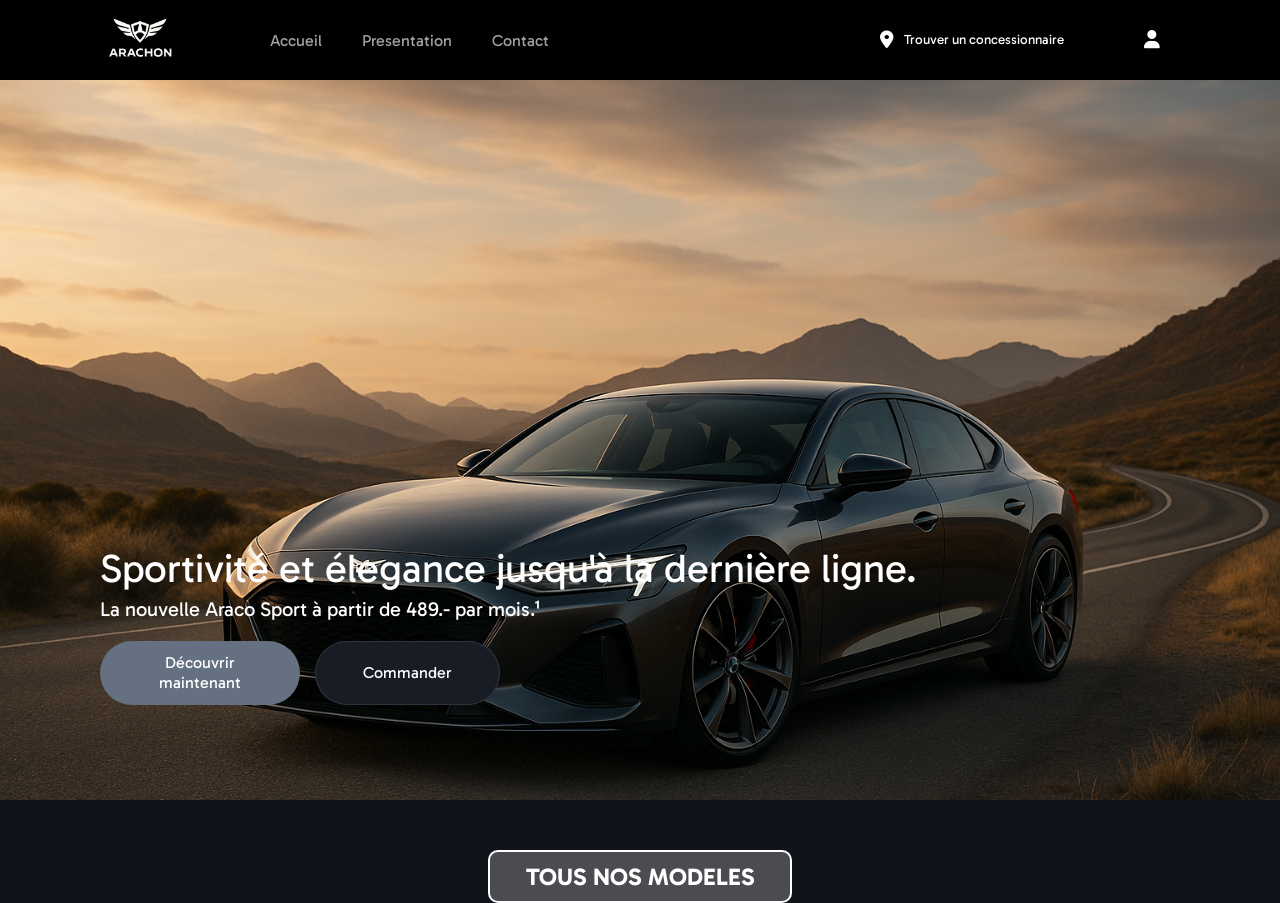
==== index.html @ fd7e04b5 "animated buttons" ====
<!DOCTYPE html>
<html lang="fr">
  <head>
    <meta charset="UTF-8" />
    <meta name="viewport" content="width=device-width, initial-scale=1.0" />
    <link rel="stylesheet" href="medias/css/index.css" />
    <link rel="preconnect" href="https://fonts.googleapis.com" />
    <link rel="preconnect" href="https://fonts.gstatic.com" crossorigin />
    <link
      href="https://fonts.googleapis.com/css2?family=Gabarito:wght@400;500;600;700&family=Gabarito+SemiCondensed:wght@400;500;600;700&family=Gabarito+Condensed:wght@400;500;600;700&display=swap"
      rel="stylesheet"
    />
    <link
      rel="stylesheet"
      href="https://cdnjs.cloudflare.com/ajax/libs/font-awesome/6.5.2/css/all.min.css"
      crossorigin="anonymous"
      referrerpolicy="no-referrer"
    />
    <title>Arachon</title>
    <link
      rel="icon"
      href="medias/images/favicon-32x32.png"
      type="image/x-icon"
    />
  </head>
  <body>
    <header>
      <nav>
        <img src="medias/images/logotrans.png" alt="logo" class="logo" />
        <div class="menu_choices">
          <ul>
            <li>Accueil</li>
            <li>Presentation</li>
            <li>Contact</li>
          </ul>
        </div>
        <div class="other_buttons">
          <button class="loc">
            <i class="fa-solid fa-location-dot"></i
            ><span>Trouver un concessionnaire</span>
          </button>
          <button class="signup"><i class="fa-solid fa-user"></i></button>
        </div>
      </nav>
    </header>
    <main>
      <div class="banner">
        <div class="desc_car">
          <h2>Sportivité et élegance jusqu'à la dernière ligne.</h2>
          <h3>La nouvelle Araco Sport à partir de 489.- par mois.¹</h3>
          <div class="buttons">
            <button class="discover">Découvrir maintenant</button>
            <button class="order">Commander</button>
          </div>
        </div>
      </div>
      <div class="square">
        <h2>TOUS NOS MODELES</h2>
      </div>
    </main>
  </body>
</html>
---- medias/css/index.css ----
body {
	margin: 0;
	padding: 0;
	background-color: #101319;
	color: white;
	font-family: Gabarito;
}

nav img {
	width: 80px;
	border-radius: 50%;
	margin-left: 100px;
}

nav {
	display: flex;
	gap: 50px;
	align-items: center;
	font-size: 16px;
	color: rgba(255, 255, 255, 0.63);
	background-color: #000000;
}

.menu_choices ul {
	display: flex;
	gap: 40px;
	list-style: none;
	margin-right: 20px;
}

.menu_choices ul li:hover {
	color: white;
	cursor: pointer;
}

.other_buttons {
	margin-left: auto;
	margin-right: 100px;
	display: flex;
	gap: 20px;
}

.loc {
	border: 0px;
	border-radius: 999px;
	background-color: transparent;
	color: white;
	padding: 20px 40px;
	font-family: Gabarito;
	cursor: pointer;
	transition-property: background-color, color;
	transition-duration: 250ms;
	transition-timing-function: cubic-bezier(0.75, 0.02, 0.5, 1);
	display: flex;
	gap: 10px;
}

.signup {
	border: 0px;
	border-radius: 999px;
	background-color: transparent;
	color: white;
	padding: 20px 20px;
	font-size: 18px;
	font-family: Gabarito;
	cursor: pointer;
	transition-property: background-color, color;
	transition-duration: 250ms;
	transition-timing-function: cubic-bezier(0.75, 0.02, 0.5, 1);
	display: flex;
	gap: 10px;
}

.signup:hover {
	background-color: rgb(44, 52, 63);
	color: rgb(252, 252, 253);
	box-shadow: rgba(219, 223, 230, 0.2) 0px 0px 0px 1px inset;
}

.loc i {
	font-size: 18px;
}

.loc:hover {
	background-color: rgb(44, 52, 63);
	color: rgb(252, 252, 253);
	box-shadow: rgba(219, 223, 230, 0.2) 0px 0px 0px 1px inset;
}

.banner {
	background-image: url("../images/banner.png");
	background-size: cover;
	background-position: center;
	background-repeat: no-repeat;
	position: relative;
	aspect-ratio: 16 / 9;
	min-height: 300px;
	width: 100%;
	max-width: 100vw;
}


.square {
	text-align: center;
	border: 2px solid white;
	background-color: rgba(128, 128, 128, 0.527);
	border-radius: 10px;
	width: 300px;
	margin: 0 auto;
	margin-top: 50px;
}

.square h2 {
	margin: 10px;
}

.discover {
	border: 0px;
	border-radius: 999px;
	width: 200px;
	font-size: 16px;
	line-height: 20px;
	background: rgb(101, 112, 129);
	color: white;
	padding: 12px 24px;
	font-family: Gabarito;
	text-align: center;
	font-weight: 400;
	box-shadow: rgba(101, 112, 129, 0) 0px 0px 0px 1px inset;
	border: 0px;
	box-sizing: border-box;
	letter-spacing: 0px;
	transition-property: color, background, box-shadow;
	transition-timing-function: cubic-bezier(0.75, 0.02, 0.5, 1);
	transition-duration: 250ms;
	cursor: pointer;
}

.discover:hover {
	background-color: rgb(44, 52, 63);
	box-shadow: rgba(219, 223, 230, 0.2) 0px 0px 0px 1px inset;
}

.desc_car {
	display: flex;
	flex-direction: column;
	padding-left: 100px;
	position: absolute;
	bottom: 95px;
}

.desc_car h2 {
	margin: 0;
	font-size: 40px;
	font-weight: 100;
	letter-spacing: 0px;
}

.desc_car h3 {
	margin: 5px 0 0 0;
	font-size: 20px;
	font-weight: 400;
	letter-spacing: 0px;
}

.order {
	border: 0px;
	transition-timing-function: cubic-bezier(0.75, 0.02, 0.5, 1);
	transition-duration: 250ms;
	border-radius: 999px;
	cursor: pointer;
	box-sizing: border-box;
	text-align: center;
	font-family: Gabarito;
	letter-spacing: 0px;
	font-weight: 400;
	font-size: 16px;
	line-height: 20px;
	font-stretch: 105%;
	padding: 12px 24px;
	width: 185px;
	background-color: rgb(24, 29, 37);
	color: rgb(252, 252, 253);
	box-shadow: rgb(44, 52, 63) 0px 0px 0px 1px inset;
	transition-property: color, box-shadow, background-color;
}

.order:hover {
	background-color: rgb(44, 52, 63);
	color: rgb(252, 252, 253);
	box-shadow: rgba(219, 223, 230, 0.2) 0px 0px 0px 1px inset;
}

.buttons {
	display: flex;
	flex-direction: row;
	flex-wrap: wrap;
	gap: 15px;
	margin-top: 20px;
}
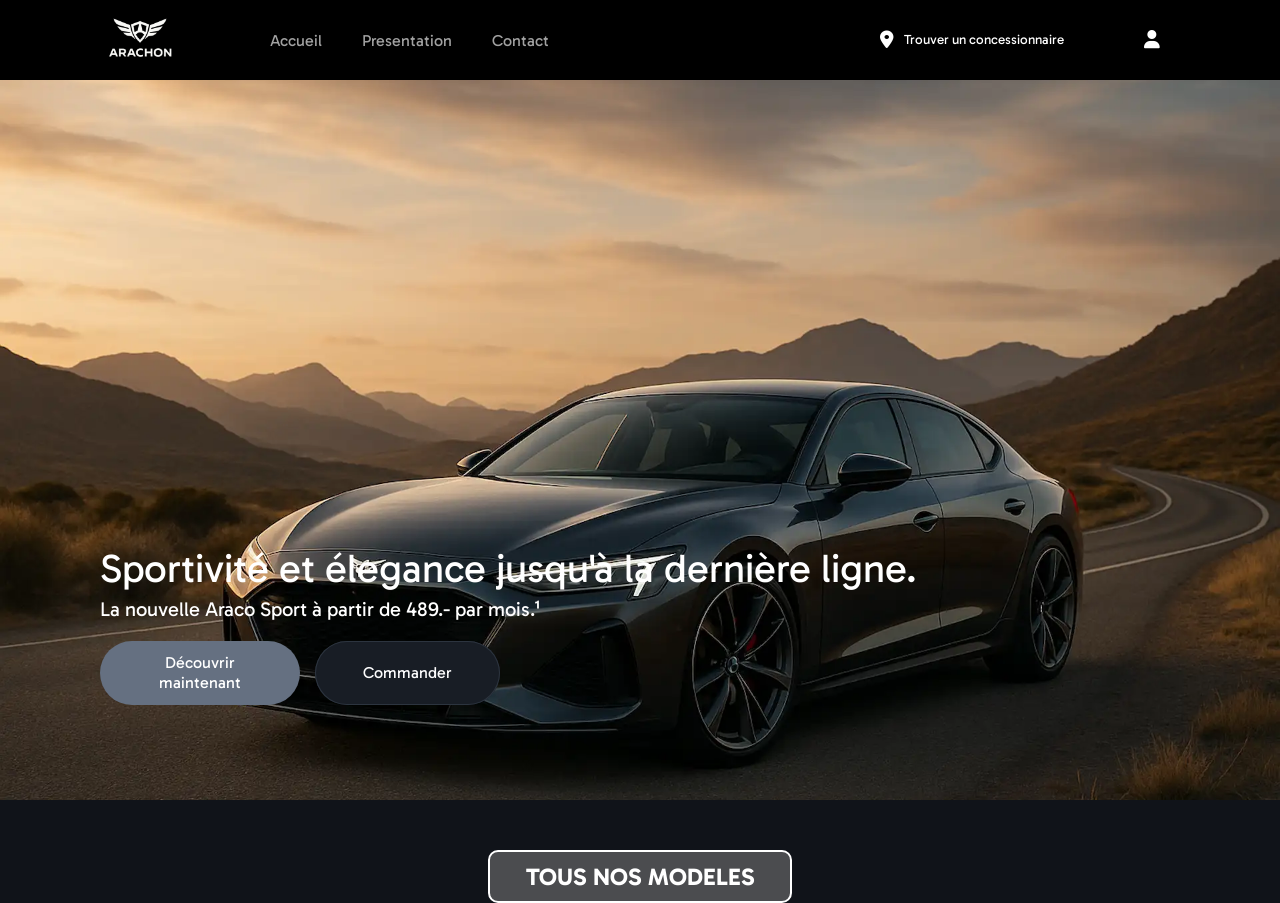
==== commit 933986bb: "improvements" ====
--- a/index.html
+++ b/index.html
@@ -1,62 +1,62 @@
 <!DOCTYPE html>
 <html lang="fr">
-  <head>
-    <meta charset="UTF-8" />
-    <meta name="viewport" content="width=device-width, initial-scale=1.0" />
-    <link rel="stylesheet" href="medias/css/index.css" />
-    <link rel="preconnect" href="https://fonts.googleapis.com" />
-    <link rel="preconnect" href="https://fonts.gstatic.com" crossorigin />
-    <link
-      href="https://fonts.googleapis.com/css2?family=Gabarito:wght@400;500;600;700&family=Gabarito+SemiCondensed:wght@400;500;600;700&family=Gabarito+Condensed:wght@400;500;600;700&display=swap"
-      rel="stylesheet"
-    />
-    <link
-      rel="stylesheet"
-      href="https://cdnjs.cloudflare.com/ajax/libs/font-awesome/6.5.2/css/all.min.css"
-      crossorigin="anonymous"
-      referrerpolicy="no-referrer"
-    />
-    <title>Arachon</title>
-    <link
-      rel="icon"
-      href="medias/images/favicon-32x32.png"
-      type="image/x-icon"
-    />
-  </head>
-  <body>
-    <header>
-      <nav>
-        <img src="medias/images/logotrans.png" alt="logo" class="logo" />
-        <div class="menu_choices">
-          <ul>
-            <li>Accueil</li>
-            <li>Presentation</li>
-            <li>Contact</li>
-          </ul>
-        </div>
-        <div class="other_buttons">
-          <button class="loc">
-            <i class="fa-solid fa-location-dot"></i
-            ><span>Trouver un concessionnaire</span>
-          </button>
-          <button class="signup"><i class="fa-solid fa-user"></i></button>
-        </div>
-      </nav>
-    </header>
-    <main>
-      <div class="banner">
-        <div class="desc_car">
-          <h2>Sportivité et élegance jusqu'à la dernière ligne.</h2>
-          <h3>La nouvelle Araco Sport à partir de 489.- par mois.¹</h3>
-          <div class="buttons">
-            <button class="discover">Découvrir maintenant</button>
-            <button class="order">Commander</button>
-          </div>
-        </div>
-      </div>
-      <div class="square">
-        <h2>TOUS NOS MODELES</h2>
-      </div>
-    </main>
-  </body>
+	<head>
+		<meta charset="UTF-8" />
+		<meta name="viewport" content="width=device-width, initial-scale=1.0" />
+		<link rel="stylesheet" href="medias/css/index.css" />
+		<link rel="preconnect" href="https://fonts.googleapis.com" />
+		<link rel="preconnect" href="https://fonts.gstatic.com" crossorigin />
+		<link
+			href="https://fonts.googleapis.com/css2?family=Gabarito:wght@400;600;700&display=swap"
+			rel="stylesheet"
+		/>
+		<link
+			rel="stylesheet"
+			href="https://cdnjs.cloudflare.com/ajax/libs/font-awesome/6.5.2/css/all.min.css"
+			crossorigin="anonymous"
+			referrerpolicy="no-referrer"
+		/>
+		<title>Arachon</title>
+		<link
+			rel="icon"
+			href="medias/images/favicon-32x32.png"
+			type="image/x-icon"
+		/>
+	</head>
+	<body>
+		<header>
+			<nav>
+				<img src="medias/images/logotrans.png" alt="logo" class="logo" />
+				<div class="menu_choices">
+					<ul>
+						<li>Accueil</li>
+						<li>Presentation</li>
+						<li>Contact</li>
+					</ul>
+				</div>
+				<div class="other_buttons">
+					<button class="loc">
+						<i class="fa-solid fa-location-dot"></i
+						><span>Trouver un concessionnaire</span>
+					</button>
+					<button class="signup"><i class="fa-solid fa-user"></i></button>
+				</div>
+			</nav>
+		</header>
+		<main>
+			<div class="banner">
+				<div class="desc_car">
+					<h2>Sportivité et élegance jusqu'à la dernière ligne.</h2>
+					<h3>La nouvelle Araco Sport à partir de 489.- par mois.¹</h3>
+					<div class="buttons">
+						<button class="discover">Découvrir maintenant</button>
+						<button class="order">Commander</button>
+					</div>
+				</div>
+			</div>
+			<div class="square">
+				<h2>TOUS NOS MODELES</h2>
+			</div>
+		</main>
+	</body>
 </html>
--- a/medias/css/index.css
+++ b/medias/css/index.css
@@ -88,7 +88,7 @@
 }
 
 .banner {
-	background-image: url("../images/banner.png");
+	background-image: url("../images/banner.webp");
 	background-size: cover;
 	background-position: center;
 	background-repeat: no-repeat;
@@ -98,7 +98,6 @@
 	width: 100%;
 	max-width: 100vw;
 }
-
 
 .square {
 	text-align: center;
@@ -197,4 +196,4 @@
 	flex-wrap: wrap;
 	gap: 15px;
 	margin-top: 20px;
-}+}
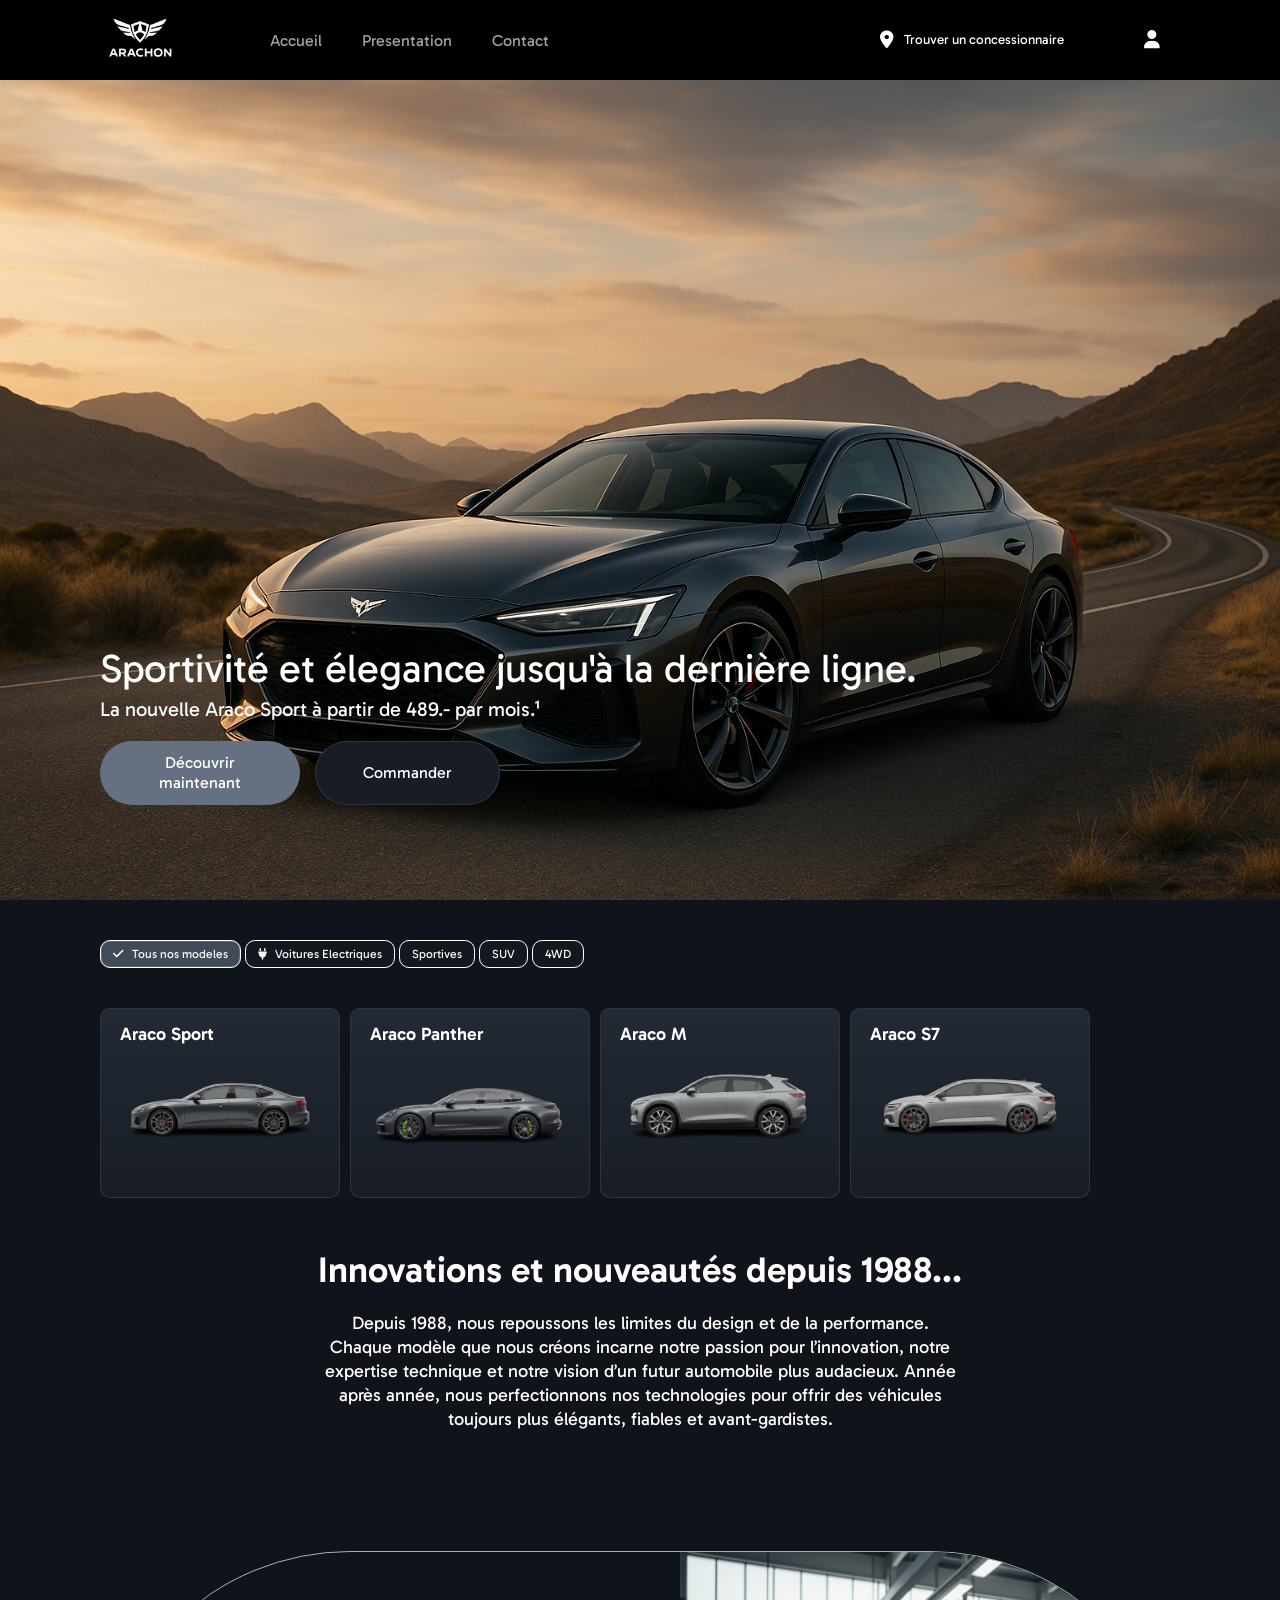
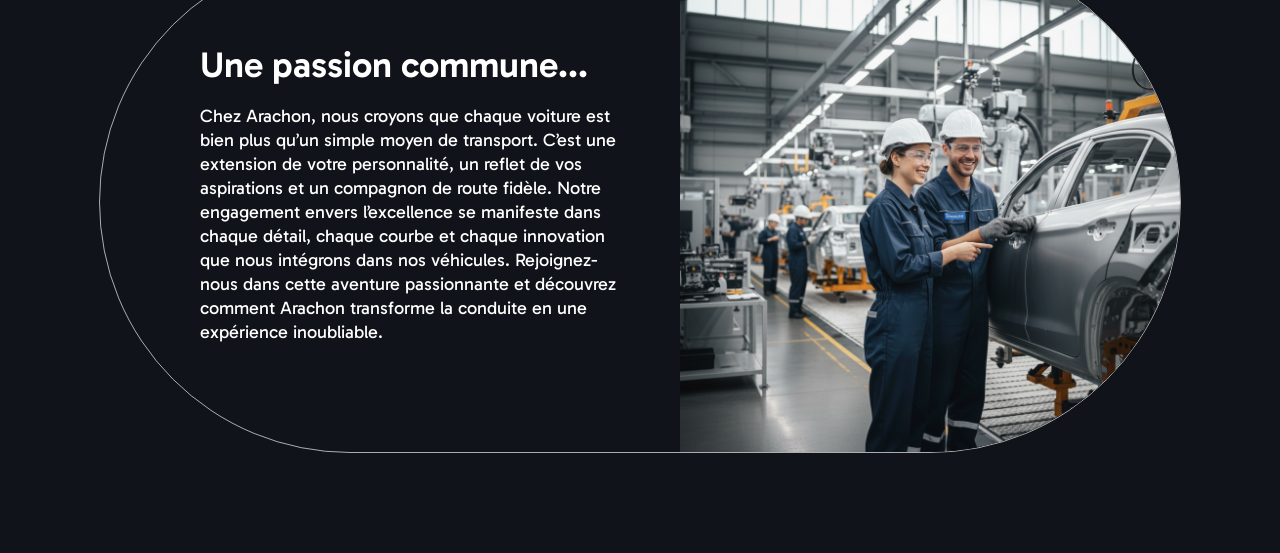
==== commit 12118960: "animated buttons and half index.html ended" ====
--- a/index.html
+++ b/index.html
@@ -1,62 +1,102 @@
 <!DOCTYPE html>
 <html lang="fr">
-	<head>
-		<meta charset="UTF-8" />
-		<meta name="viewport" content="width=device-width, initial-scale=1.0" />
-		<link rel="stylesheet" href="medias/css/index.css" />
-		<link rel="preconnect" href="https://fonts.googleapis.com" />
-		<link rel="preconnect" href="https://fonts.gstatic.com" crossorigin />
-		<link
-			href="https://fonts.googleapis.com/css2?family=Gabarito:wght@400;600;700&display=swap"
-			rel="stylesheet"
-		/>
-		<link
-			rel="stylesheet"
-			href="https://cdnjs.cloudflare.com/ajax/libs/font-awesome/6.5.2/css/all.min.css"
-			crossorigin="anonymous"
-			referrerpolicy="no-referrer"
-		/>
-		<title>Arachon</title>
-		<link
-			rel="icon"
-			href="medias/images/favicon-32x32.png"
-			type="image/x-icon"
-		/>
-	</head>
-	<body>
-		<header>
-			<nav>
-				<img src="medias/images/logotrans.png" alt="logo" class="logo" />
-				<div class="menu_choices">
-					<ul>
-						<li>Accueil</li>
-						<li>Presentation</li>
-						<li>Contact</li>
-					</ul>
-				</div>
-				<div class="other_buttons">
-					<button class="loc">
-						<i class="fa-solid fa-location-dot"></i
-						><span>Trouver un concessionnaire</span>
-					</button>
-					<button class="signup"><i class="fa-solid fa-user"></i></button>
-				</div>
-			</nav>
-		</header>
-		<main>
-			<div class="banner">
-				<div class="desc_car">
-					<h2>Sportivité et élegance jusqu'à la dernière ligne.</h2>
-					<h3>La nouvelle Araco Sport à partir de 489.- par mois.¹</h3>
-					<div class="buttons">
-						<button class="discover">Découvrir maintenant</button>
-						<button class="order">Commander</button>
-					</div>
-				</div>
-			</div>
-			<div class="square">
-				<h2>TOUS NOS MODELES</h2>
-			</div>
-		</main>
-	</body>
+  <head>
+    <meta charset="UTF-8" />
+    <meta name="viewport" content="width=device-width, initial-scale=1.0" />
+    <link rel="stylesheet" href="medias/css/index.css" />
+    <link rel="preconnect" href="https://fonts.googleapis.com" />
+    <link rel="preconnect" href="https://fonts.gstatic.com" crossorigin />
+    <link
+      href="https://fonts.googleapis.com/css2?family=Gabarito:wght@400;500;600;700&family=Gabarito+SemiCondensed:wght@400;500;600;700&family=Gabarito+Condensed:wght@400;500;600;700&display=swap"
+      rel="stylesheet"
+    />
+    <link
+      rel="stylesheet"
+      href="https://cdnjs.cloudflare.com/ajax/libs/font-awesome/6.5.2/css/all.min.css"
+      crossorigin="anonymous"
+      referrerpolicy="no-referrer"
+    />
+    <title>Arachon</title>
+    <link
+      rel="icon"
+      href="medias/images/favicon-32x32.png"
+      type="image/x-icon"
+    />
+  </head>
+  <body>
+    <header>
+      <nav>
+        <img src="medias/images/logotrans.png" alt="logo" class="logo" />
+        <div class="menu_choices">
+          <ul>
+            <li>Accueil</li>
+            <li>Presentation</li>
+            <li>Contact</li>
+          </ul>
+        </div>
+        <div class="other_buttons">
+          <button class="loc">
+            <i class="fa-solid fa-location-dot"></i
+            ><span>Trouver un concessionnaire</span>
+          </button>
+          <button class="signup"><i class="fa-solid fa-user"></i></button>
+        </div>
+      </nav>
+    </header>
+    <main>
+      <div class="banner">
+        <div class="desc_car">
+          <h1>Sportivité et élegance jusqu'à la dernière ligne.</h1>
+          <h3>La nouvelle Araco Sport à partir de 489.- par mois.¹</h3>
+          <div class="buttons">
+            <button class="discover">Découvrir maintenant</button>
+            <button class="order">Commander</button>
+          </div>
+        </div>
+      </div>
+      <div class="models">
+        <button data-filter="all">Tous nos modeles</button>
+        <button data-filter="electric">
+          <i class="fa-solid fa-plug"></i>Voitures Electriques
+        </button>
+        <button data-filter="sport">Sportives</button>
+        <button data-filter="suv">SUV</button>
+        <button data-filter="4wd">4WD</button>
+      </div>
+      <div class="card_models" loading="lazy">
+        <!-- Sur JS -->
+      </div>
+      <div class="story">
+        <h2>Innovations et nouveautés depuis 1988...</h2>
+        <p>
+          Depuis 1988, nous repoussons les limites du design et de la
+          performance. Chaque modèle que nous créons incarne notre passion pour
+          l’innovation, notre expertise technique et notre vision d’un futur
+          automobile plus audacieux. Année après année, nous perfectionnons nos
+          technologies pour offrir des véhicules toujours plus élégants, fiables
+          et avant-gardistes.
+        </p>
+      </div>
+      <div class="first_section">
+        <div class="first_text">
+          <h2>Une passion commune...</h2>
+          <p>
+            Chez Arachon, nous croyons que chaque voiture est bien plus qu’un
+            simple moyen de transport. C’est une extension de votre
+            personnalité, un reflet de vos aspirations et un compagnon de route
+            fidèle. Notre engagement envers l’excellence se manifeste dans
+            chaque détail, chaque courbe et chaque innovation que nous intégrons
+            dans nos véhicules. Rejoignez-nous dans cette aventure passionnante
+            et découvrez comment Arachon transforme la conduite en une
+            expérience inoubliable.
+          </p>
+        </div>
+        <img
+          src="./medias/images/work_attendance.png"
+          alt="two people looking at a car"
+        />
+      </div>
+    </main>
+    <script src="./scripts/index.js"></script>
+  </body>
 </html>
--- a/medias/css/index.css
+++ b/medias/css/index.css
@@ -1,3 +1,9 @@
+html {
+	max-width: 1920px;
+	margin: auto;
+	padding: auto;
+}
+
 body {
 	margin: 0;
 	padding: 0;
@@ -14,6 +20,7 @@
 
 nav {
 	display: flex;
+	flex-wrap: wrap;
 	gap: 50px;
 	align-items: center;
 	font-size: 16px;
@@ -48,7 +55,7 @@
 	padding: 20px 40px;
 	font-family: Gabarito;
 	cursor: pointer;
-	transition-property: background-color, color;
+	transition-property: background-color, color, box-shadow;
 	transition-duration: 250ms;
 	transition-timing-function: cubic-bezier(0.75, 0.02, 0.5, 1);
 	display: flex;
@@ -64,7 +71,7 @@
 	font-size: 18px;
 	font-family: Gabarito;
 	cursor: pointer;
-	transition-property: background-color, color;
+	transition-property: background-color, color, box-shadow;
 	transition-duration: 250ms;
 	transition-timing-function: cubic-bezier(0.75, 0.02, 0.5, 1);
 	display: flex;
@@ -88,29 +95,16 @@
 }
 
 .banner {
-	background-image: url("../images/banner.webp");
+	background-image: url("../images/banner.png");
 	background-size: cover;
-	background-position: center;
+	background-position: center 80%;
 	background-repeat: no-repeat;
 	position: relative;
 	aspect-ratio: 16 / 9;
-	min-height: 300px;
+	min-width: 400px;
 	width: 100%;
 	max-width: 100vw;
-}
-
-.square {
-	text-align: center;
-	border: 2px solid white;
-	background-color: rgba(128, 128, 128, 0.527);
-	border-radius: 10px;
-	width: 300px;
-	margin: 0 auto;
-	margin-top: 50px;
-}
-
-.square h2 {
-	margin: 10px;
+	height: calc(100svh - 80px);
 }
 
 .discover {
@@ -148,7 +142,7 @@
 	bottom: 95px;
 }
 
-.desc_car h2 {
+.desc_car h1 {
 	margin: 0;
 	font-size: 40px;
 	font-weight: 100;
@@ -197,3 +191,154 @@
 	gap: 15px;
 	margin-top: 20px;
 }
+
+.models {
+	margin-top: 40px;
+	margin-left: 100px;
+	display: flex;
+	justify-content: flex-start;
+	align-items: center;
+	gap: 4px;
+}
+
+.models button {
+	cursor: pointer;
+	border: 1px solid white;
+	color: rgb(252, 252, 253);
+	background-color: rgba(24, 29, 37, 0.5);
+	border-radius: 10px;
+	box-sizing: border-box;
+	line-height: 16px;
+	min-height: 28px;
+	padding: 4px 12px;
+	font-size: 12px;
+	font-weight: 400;
+	letter-spacing: 0px;
+	font-family: Gabarito;
+	display: flex;
+	gap: 8px;
+	justify-content: center;
+	align-items: center;
+}
+
+.models button:hover {
+	box-shadow: rgba(219, 223, 230, 0.2) 0px 0px 0px 1px inset;
+	background-color: rgb(44, 52, 63);
+}
+
+.models button.active {
+	background-color: rgb(64, 74, 89);
+	box-shadow: rgba(219, 223, 230, 0.2) 0px 0px 0px 1px inset;
+}
+
+.card {
+	margin-top: 40px;
+	position: relative;
+	--gradient-start: hsla(216, 20%, 17%, 1);
+	--gradient-end: hsla(216, 21%, 12%, 1);
+	display: flex;
+	flex-direction: column;
+	border-radius: 10px;
+	width: 200px;
+	padding: 15px 20px;
+	gap: 10px;
+	background: linear-gradient(180deg, var(--gradient-start) 0%, var(--gradient-end) 100%);
+	box-shadow: rgb(44, 52, 63) 0px 0px 0px 1px inset;
+	border: none;
+}
+
+.card img {
+	width: 120%;
+	height: auto;
+	object-fit: cover;
+	display: block;
+	margin-left: -10%;
+}
+
+
+
+.card:first-child {
+	margin-left: 100px;
+}
+
+.card:nth-child(4) img {
+	margin-top: -8%;
+}
+
+.model-name {
+	font-size: 18px;
+	font-weight: 600;
+	position: absolute;
+	margin: 0;
+}
+
+.card_models {
+	display: flex;
+	flex-wrap: wrap;
+	gap: 10px;
+}
+
+.story {
+	display: flex;
+	flex-direction: column;
+	align-items: center;
+	margin-top: 50px;
+}
+
+.story h2 {
+	font-size: 36px;
+	font-weight: 600;
+	letter-spacing: 0px;
+	margin: 0;
+}
+
+.story p {
+	width: 50%;
+	text-align: center;
+	font-size: 18px;
+	line-height: 24px;
+	font-weight: 400;
+	margin: 20px 0;
+}
+
+.first_section {
+	margin: 100px auto;
+	display: flex;
+	flex-direction: row;
+	justify-content: space-between;
+	align-items: center;
+	border: 1px solid rgba(255, 255, 255, 0.652);
+	gap: 40px;
+	border-radius: 999px;
+	width: calc(100% - 200px);
+	max-width: 1900px;
+}
+
+.first_text {
+	display: flex;
+	flex-direction: column;
+	flex: 1;
+	justify-content: center;
+	padding: 40px 20px 40px 100px;
+}
+
+.first_text h2 {
+	font-size: 36px;
+	font-weight: 600;
+	letter-spacing: 0px;
+	margin: 0;
+}
+
+.first_text p {
+	font-size: 18px;
+	line-height: 24px;
+	font-weight: 400;
+	letter-spacing: 0px;
+}
+
+.first_section img {
+	width: 500px;
+	height: auto;
+	border-bottom-right-radius: 999px;
+	border-top-right-radius: 999px;
+}
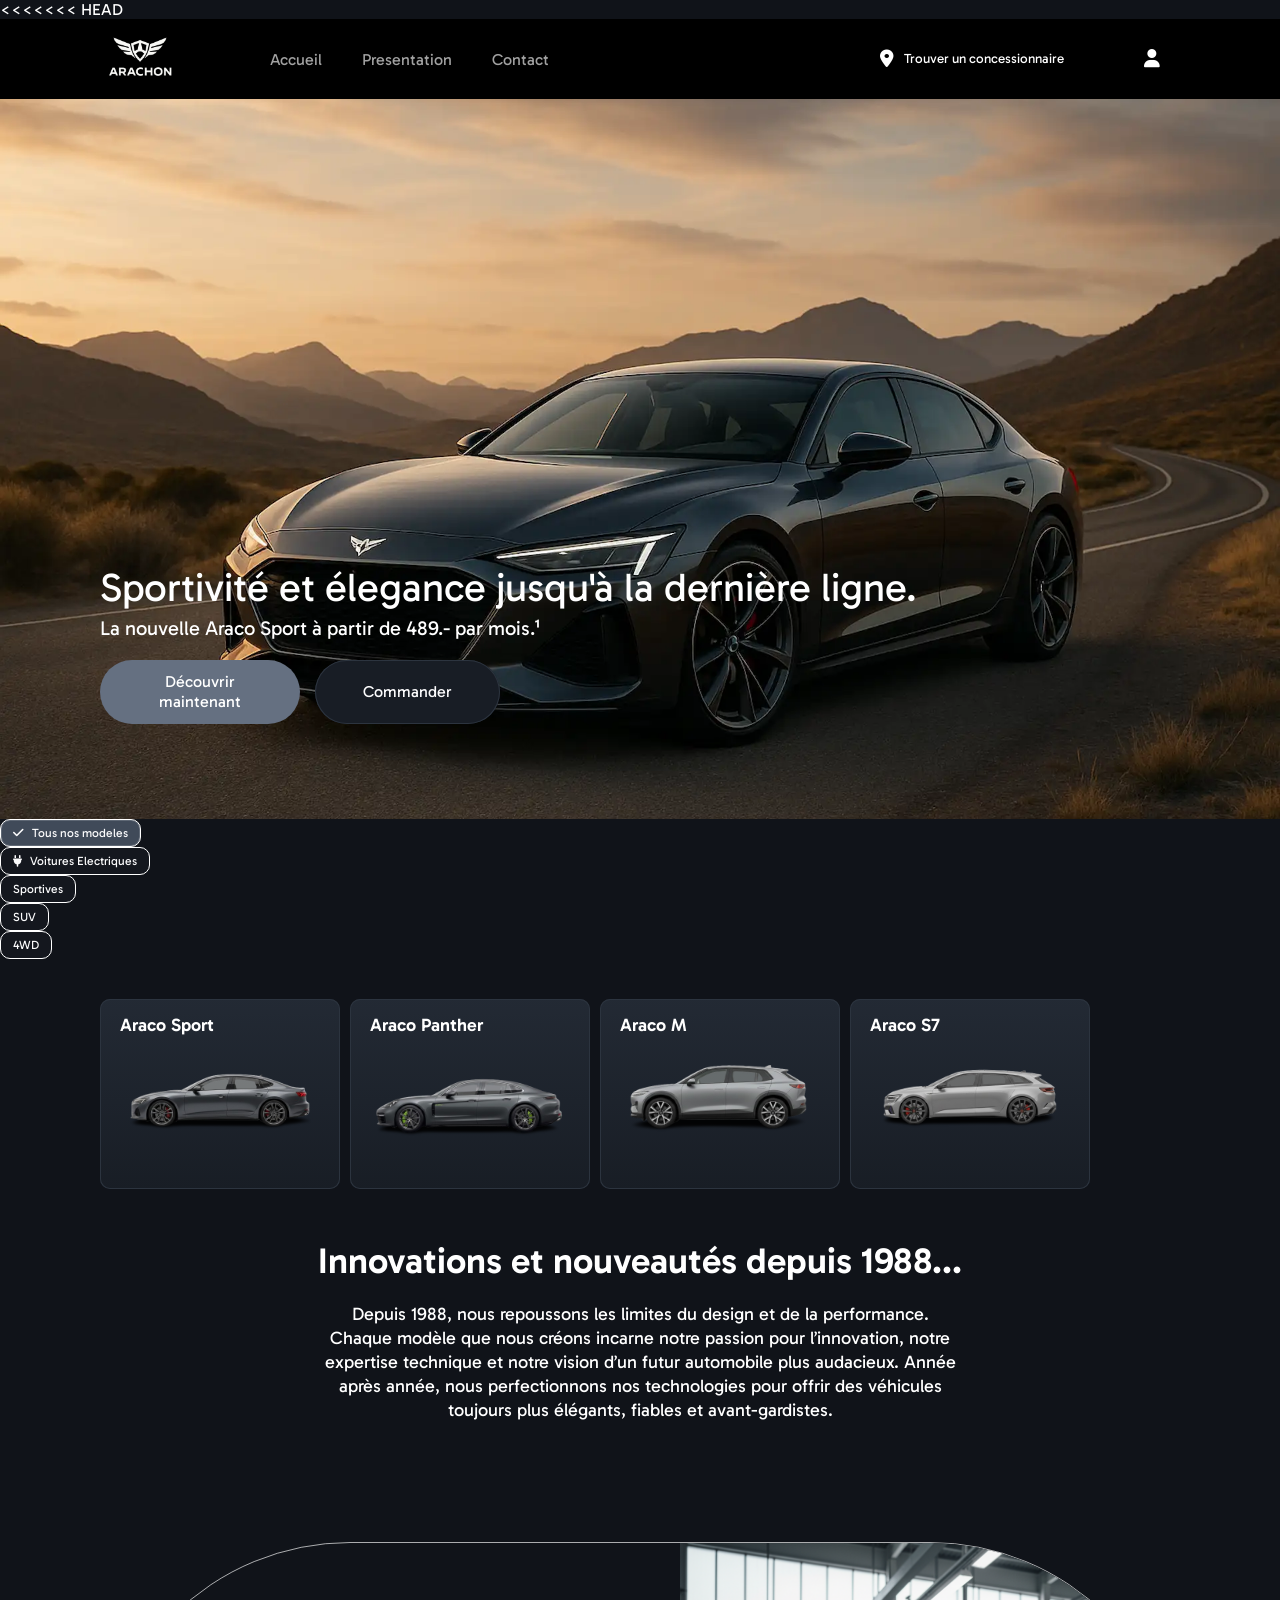
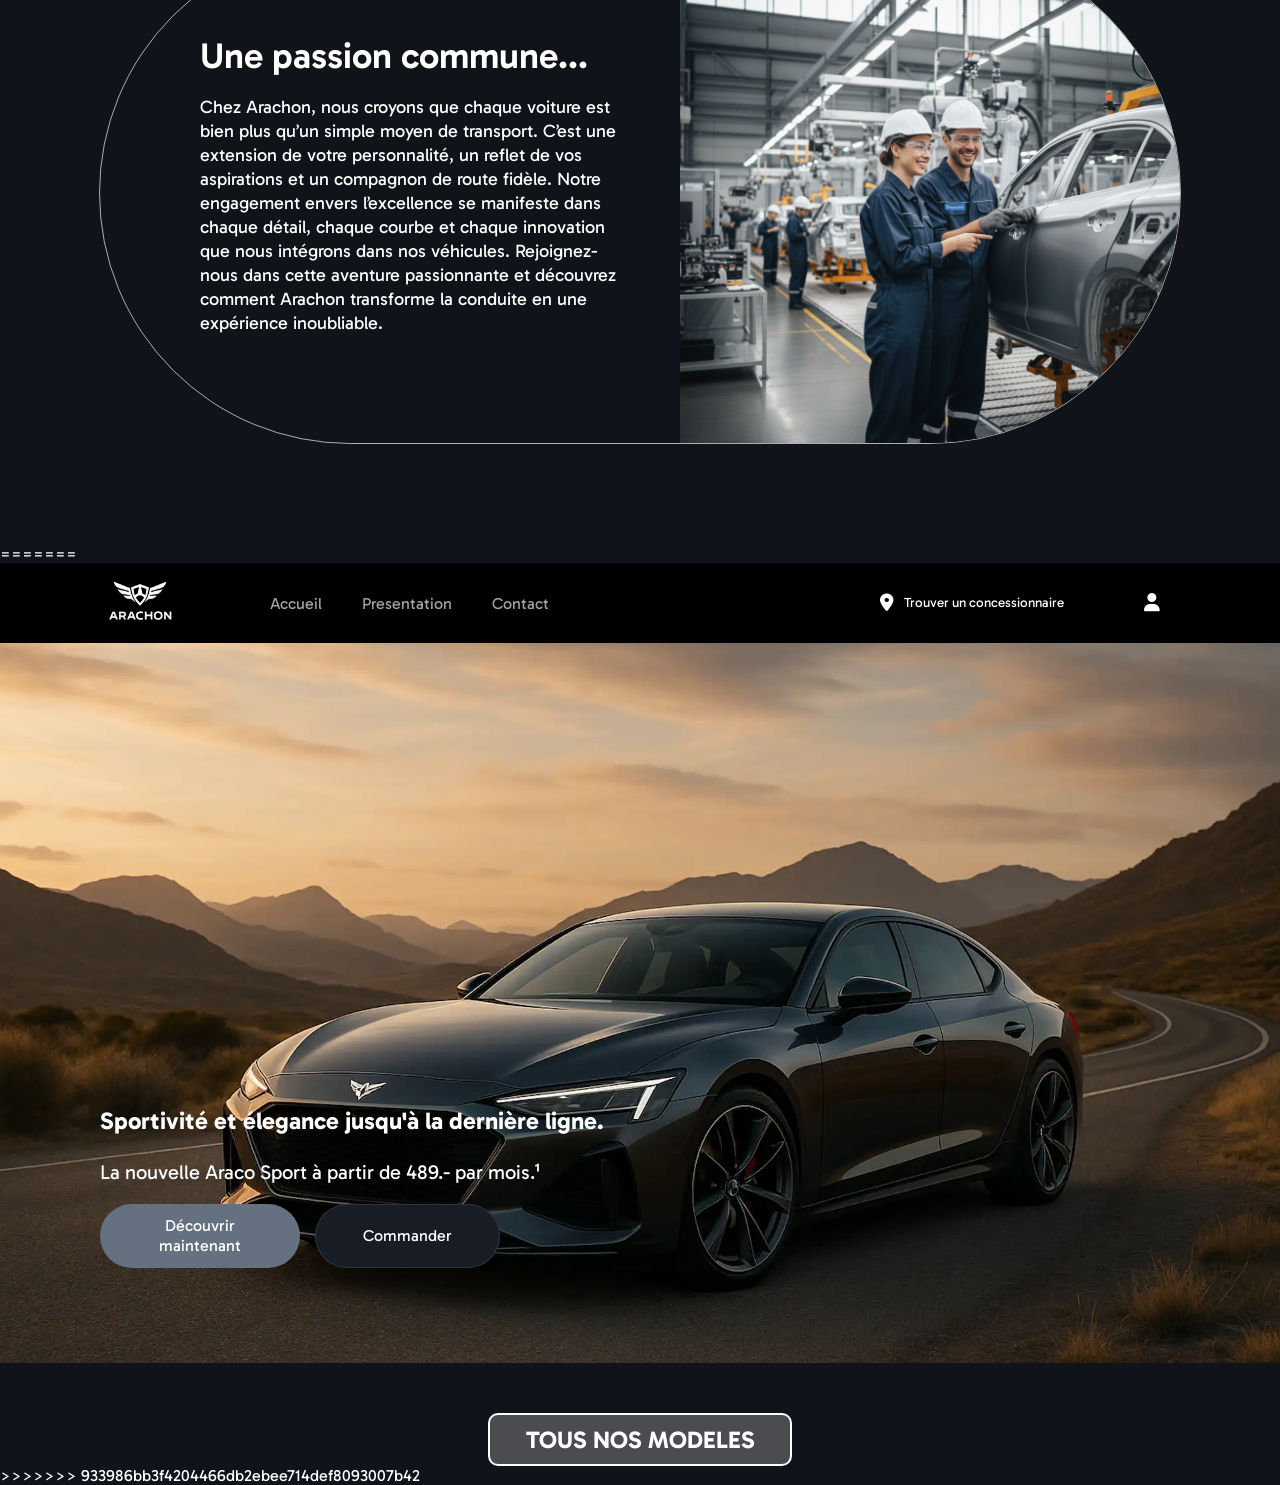
==== commit d83076c0: "animated buttons and half index.html ended" ====
--- a/index.html
+++ b/index.html
@@ -1,5 +1,6 @@
 <!DOCTYPE html>
 <html lang="fr">
+<<<<<<< HEAD
   <head>
     <meta charset="UTF-8" />
     <meta name="viewport" content="width=device-width, initial-scale=1.0" />
@@ -99,4 +100,65 @@
     </main>
     <script src="./scripts/index.js"></script>
   </body>
+=======
+	<head>
+		<meta charset="UTF-8" />
+		<meta name="viewport" content="width=device-width, initial-scale=1.0" />
+		<link rel="stylesheet" href="medias/css/index.css" />
+		<link rel="preconnect" href="https://fonts.googleapis.com" />
+		<link rel="preconnect" href="https://fonts.gstatic.com" crossorigin />
+		<link
+			href="https://fonts.googleapis.com/css2?family=Gabarito:wght@400;600;700&display=swap"
+			rel="stylesheet"
+		/>
+		<link
+			rel="stylesheet"
+			href="https://cdnjs.cloudflare.com/ajax/libs/font-awesome/6.5.2/css/all.min.css"
+			crossorigin="anonymous"
+			referrerpolicy="no-referrer"
+		/>
+		<title>Arachon</title>
+		<link
+			rel="icon"
+			href="medias/images/favicon-32x32.png"
+			type="image/x-icon"
+		/>
+	</head>
+	<body>
+		<header>
+			<nav>
+				<img src="medias/images/logotrans.png" alt="logo" class="logo" />
+				<div class="menu_choices">
+					<ul>
+						<li>Accueil</li>
+						<li>Presentation</li>
+						<li>Contact</li>
+					</ul>
+				</div>
+				<div class="other_buttons">
+					<button class="loc">
+						<i class="fa-solid fa-location-dot"></i
+						><span>Trouver un concessionnaire</span>
+					</button>
+					<button class="signup"><i class="fa-solid fa-user"></i></button>
+				</div>
+			</nav>
+		</header>
+		<main>
+			<div class="banner">
+				<div class="desc_car">
+					<h2>Sportivité et élegance jusqu'à la dernière ligne.</h2>
+					<h3>La nouvelle Araco Sport à partir de 489.- par mois.¹</h3>
+					<div class="buttons">
+						<button class="discover">Découvrir maintenant</button>
+						<button class="order">Commander</button>
+					</div>
+				</div>
+			</div>
+			<div class="square">
+				<h2>TOUS NOS MODELES</h2>
+			</div>
+		</main>
+	</body>
+>>>>>>> 933986bb3f4204466db2ebee714def8093007b42
 </html>
--- a/medias/css/index.css
+++ b/medias/css/index.css
@@ -95,7 +95,7 @@
 }
 
 .banner {
-	background-image: url("../images/banner.png");
+	background-image: url("../images/banner.webp");
 	background-size: cover;
 	background-position: center 80%;
 	background-repeat: no-repeat;
@@ -104,7 +104,24 @@
 	min-width: 400px;
 	width: 100%;
 	max-width: 100vw;
+<<<<<<< HEAD
 	height: calc(100svh - 80px);
+=======
+}
+
+.square {
+	text-align: center;
+	border: 2px solid white;
+	background-color: rgba(128, 128, 128, 0.527);
+	border-radius: 10px;
+	width: 300px;
+	margin: 0 auto;
+	margin-top: 50px;
+}
+
+.square h2 {
+	margin: 10px;
+>>>>>>> 933986bb3f4204466db2ebee714def8093007b42
 }
 
 .discover {
@@ -191,6 +208,7 @@
 	gap: 15px;
 	margin-top: 20px;
 }
+<<<<<<< HEAD
 
 .models {
 	margin-top: 40px;
@@ -341,4 +359,6 @@
 	height: auto;
 	border-bottom-right-radius: 999px;
 	border-top-right-radius: 999px;
-}+}
+=======
+>>>>>>> 933986bb3f4204466db2ebee714def8093007b42
--- a/medias/css/index.css
+++ b/medias/css/index.css
@@ -95,7 +95,7 @@
 }
 
 .banner {
-	background-image: url("../images/banner.png");
+	background-image: url("../images/banner.webp");
 	background-size: cover;
 	background-position: center 80%;
 	background-repeat: no-repeat;
@@ -104,7 +104,24 @@
 	min-width: 400px;
 	width: 100%;
 	max-width: 100vw;
+<<<<<<< HEAD
 	height: calc(100svh - 80px);
+=======
+}
+
+.square {
+	text-align: center;
+	border: 2px solid white;
+	background-color: rgba(128, 128, 128, 0.527);
+	border-radius: 10px;
+	width: 300px;
+	margin: 0 auto;
+	margin-top: 50px;
+}
+
+.square h2 {
+	margin: 10px;
+>>>>>>> 933986bb3f4204466db2ebee714def8093007b42
 }
 
 .discover {
@@ -191,6 +208,7 @@
 	gap: 15px;
 	margin-top: 20px;
 }
+<<<<<<< HEAD
 
 .models {
 	margin-top: 40px;
@@ -341,4 +359,6 @@
 	height: auto;
 	border-bottom-right-radius: 999px;
 	border-top-right-radius: 999px;
-}+}
+=======
+>>>>>>> 933986bb3f4204466db2ebee714def8093007b42
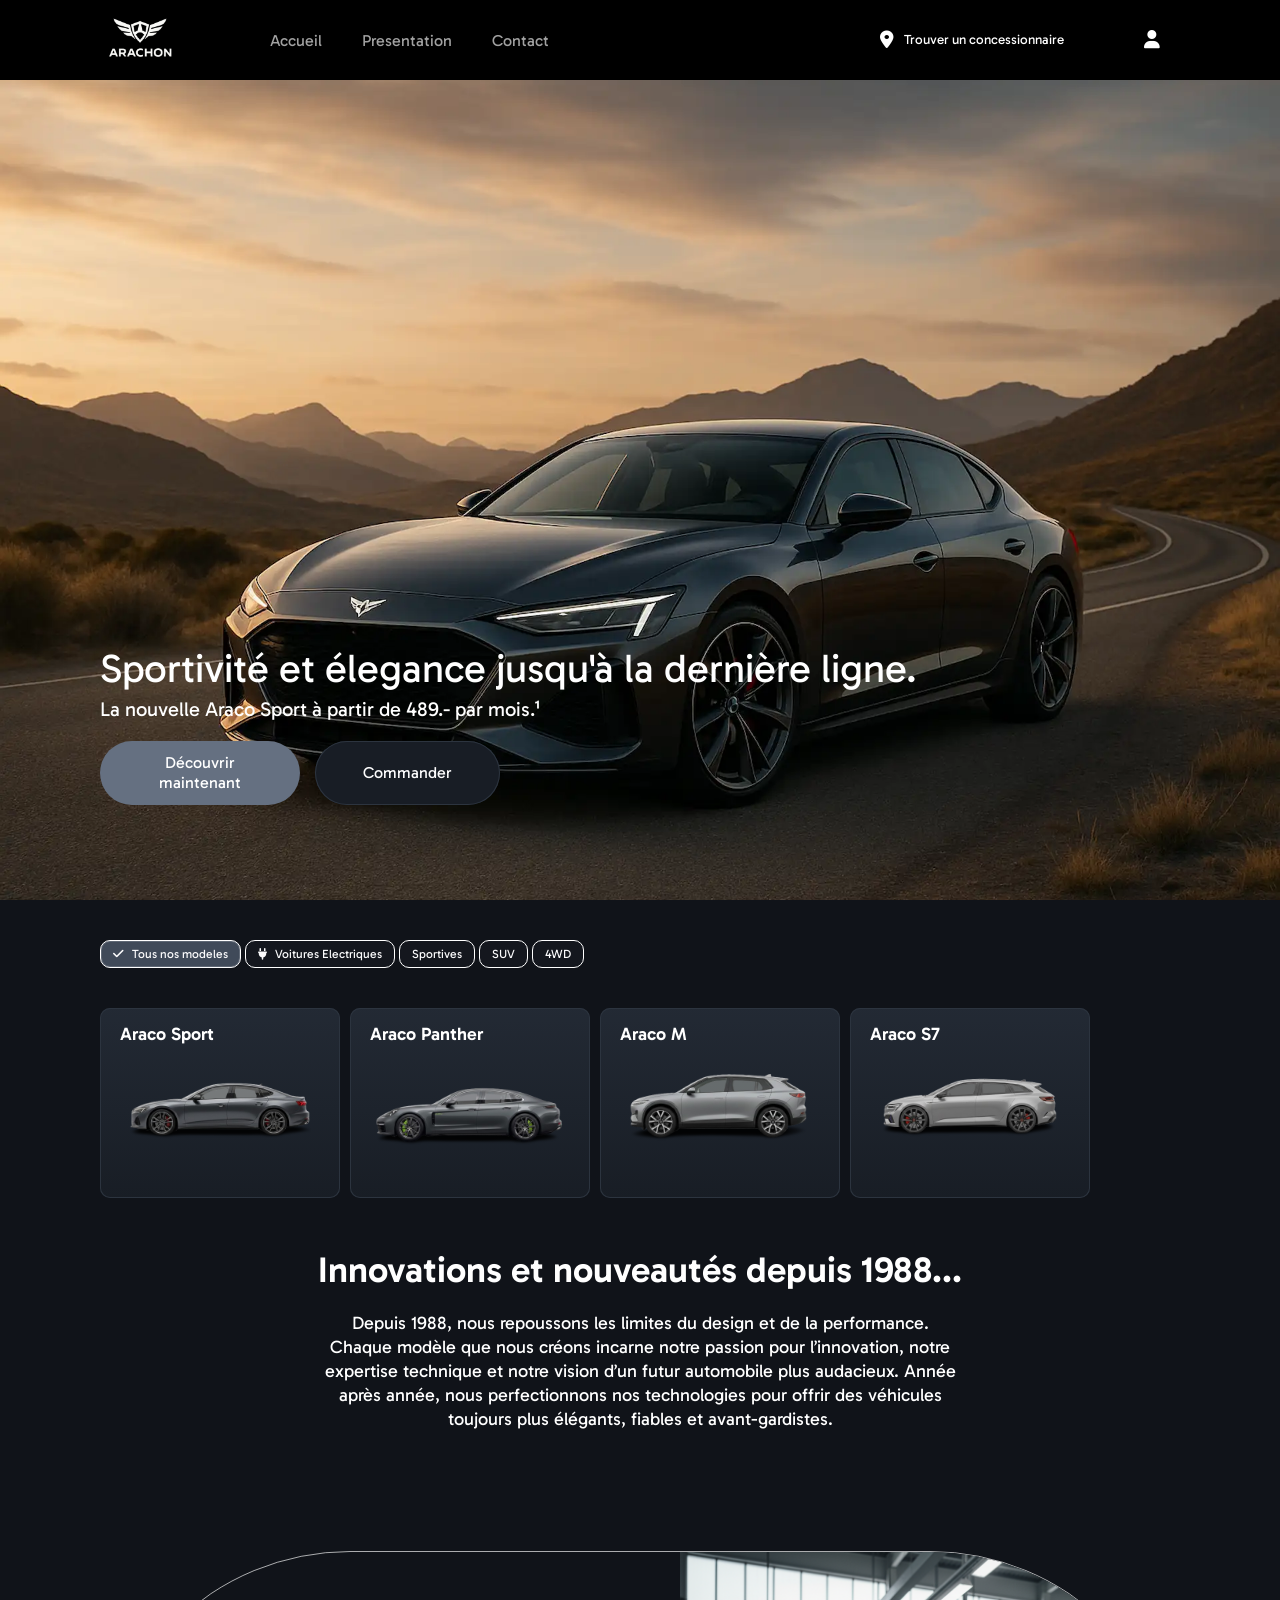
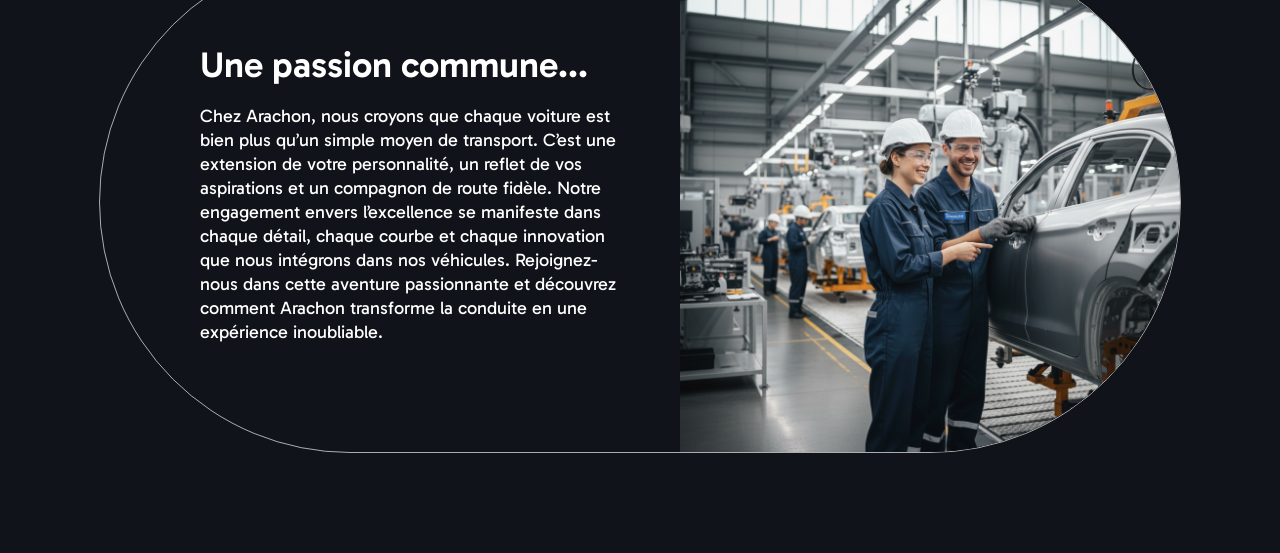
==== commit 61bd8cbc: "animated buttons and half index.html ended updated" ====
--- a/index.html
+++ b/index.html
@@ -1,6 +1,5 @@
 <!DOCTYPE html>
 <html lang="fr">
-<<<<<<< HEAD
   <head>
     <meta charset="UTF-8" />
     <meta name="viewport" content="width=device-width, initial-scale=1.0" />
@@ -100,65 +99,4 @@
     </main>
     <script src="./scripts/index.js"></script>
   </body>
-=======
-	<head>
-		<meta charset="UTF-8" />
-		<meta name="viewport" content="width=device-width, initial-scale=1.0" />
-		<link rel="stylesheet" href="medias/css/index.css" />
-		<link rel="preconnect" href="https://fonts.googleapis.com" />
-		<link rel="preconnect" href="https://fonts.gstatic.com" crossorigin />
-		<link
-			href="https://fonts.googleapis.com/css2?family=Gabarito:wght@400;600;700&display=swap"
-			rel="stylesheet"
-		/>
-		<link
-			rel="stylesheet"
-			href="https://cdnjs.cloudflare.com/ajax/libs/font-awesome/6.5.2/css/all.min.css"
-			crossorigin="anonymous"
-			referrerpolicy="no-referrer"
-		/>
-		<title>Arachon</title>
-		<link
-			rel="icon"
-			href="medias/images/favicon-32x32.png"
-			type="image/x-icon"
-		/>
-	</head>
-	<body>
-		<header>
-			<nav>
-				<img src="medias/images/logotrans.png" alt="logo" class="logo" />
-				<div class="menu_choices">
-					<ul>
-						<li>Accueil</li>
-						<li>Presentation</li>
-						<li>Contact</li>
-					</ul>
-				</div>
-				<div class="other_buttons">
-					<button class="loc">
-						<i class="fa-solid fa-location-dot"></i
-						><span>Trouver un concessionnaire</span>
-					</button>
-					<button class="signup"><i class="fa-solid fa-user"></i></button>
-				</div>
-			</nav>
-		</header>
-		<main>
-			<div class="banner">
-				<div class="desc_car">
-					<h2>Sportivité et élegance jusqu'à la dernière ligne.</h2>
-					<h3>La nouvelle Araco Sport à partir de 489.- par mois.¹</h3>
-					<div class="buttons">
-						<button class="discover">Découvrir maintenant</button>
-						<button class="order">Commander</button>
-					</div>
-				</div>
-			</div>
-			<div class="square">
-				<h2>TOUS NOS MODELES</h2>
-			</div>
-		</main>
-	</body>
->>>>>>> 933986bb3f4204466db2ebee714def8093007b42
 </html>
--- a/medias/css/index.css
+++ b/medias/css/index.css
@@ -104,9 +104,7 @@
 	min-width: 400px;
 	width: 100%;
 	max-width: 100vw;
-<<<<<<< HEAD
 	height: calc(100svh - 80px);
-=======
 }
 
 .square {
@@ -121,7 +119,6 @@
 
 .square h2 {
 	margin: 10px;
->>>>>>> 933986bb3f4204466db2ebee714def8093007b42
 }
 
 .discover {
@@ -208,7 +205,6 @@
 	gap: 15px;
 	margin-top: 20px;
 }
-<<<<<<< HEAD
 
 .models {
 	margin-top: 40px;
@@ -359,6 +355,4 @@
 	height: auto;
 	border-bottom-right-radius: 999px;
 	border-top-right-radius: 999px;
-}
-=======
->>>>>>> 933986bb3f4204466db2ebee714def8093007b42
+}
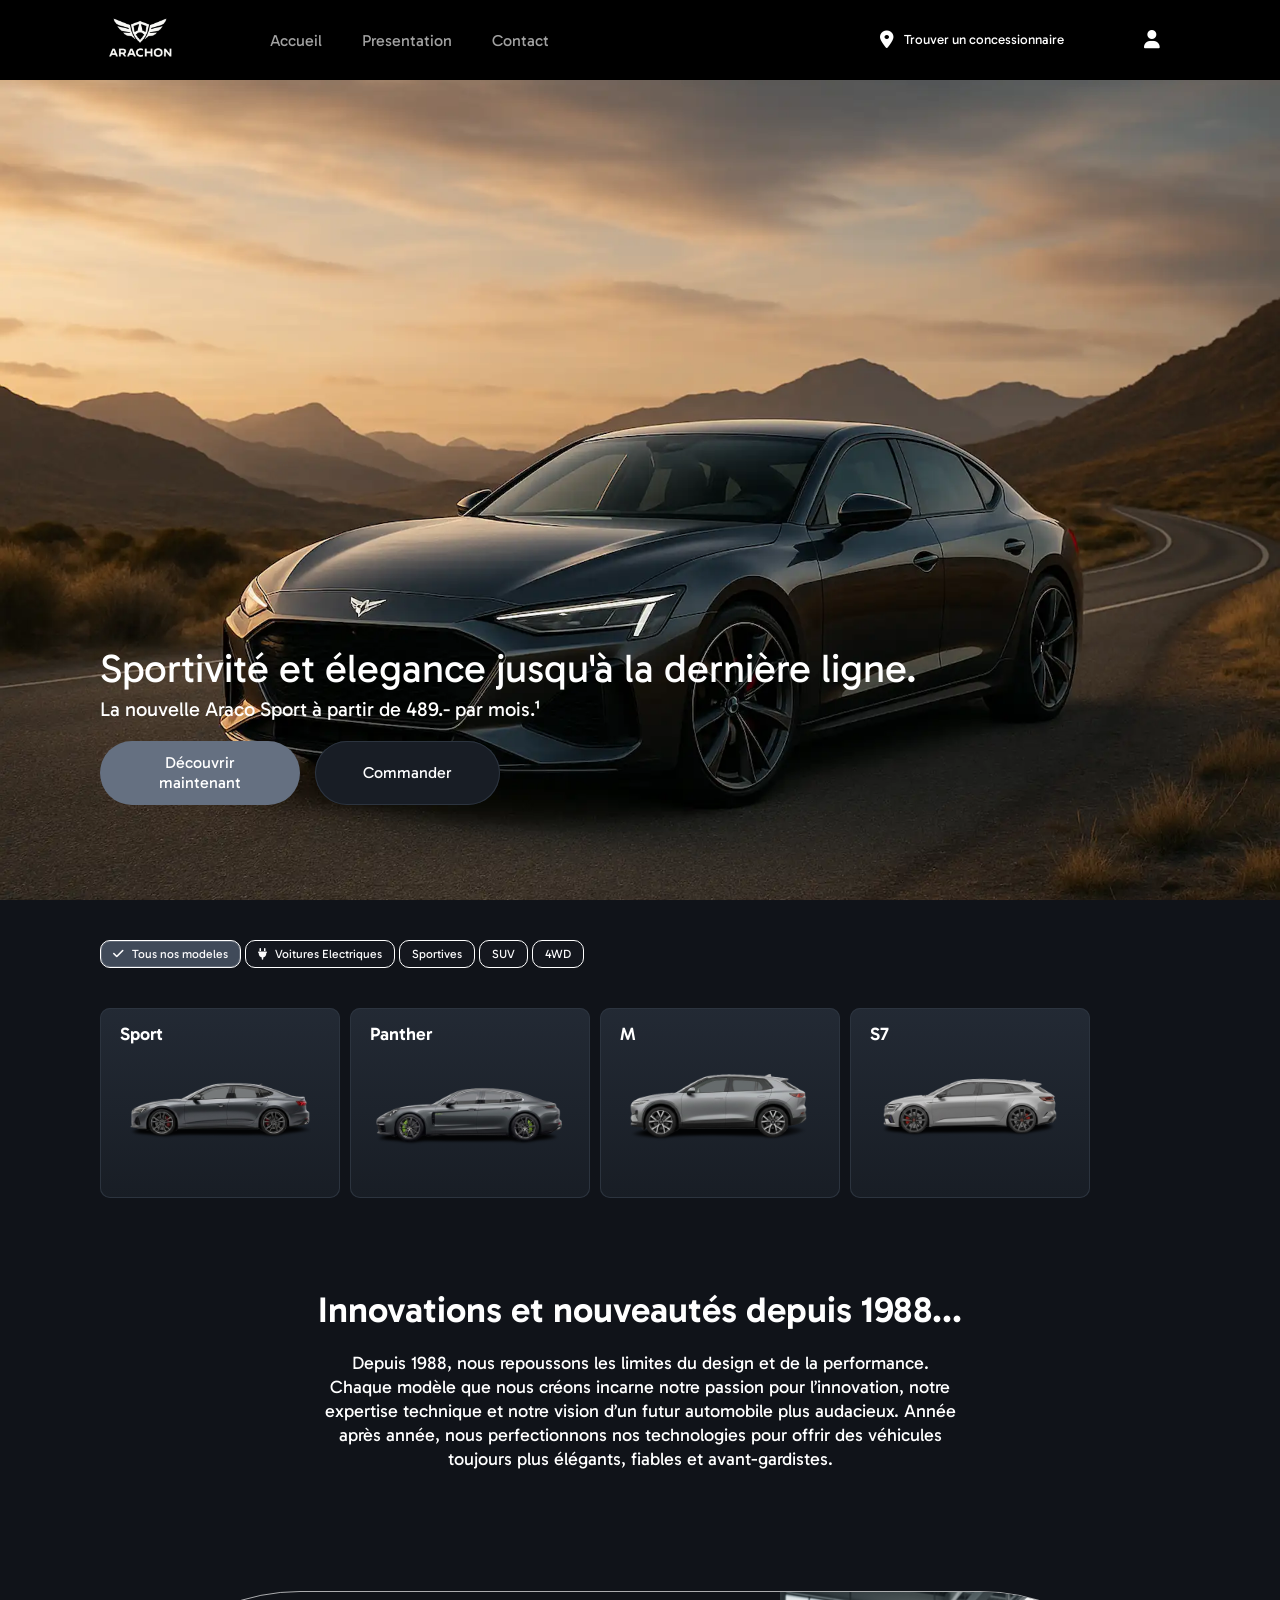
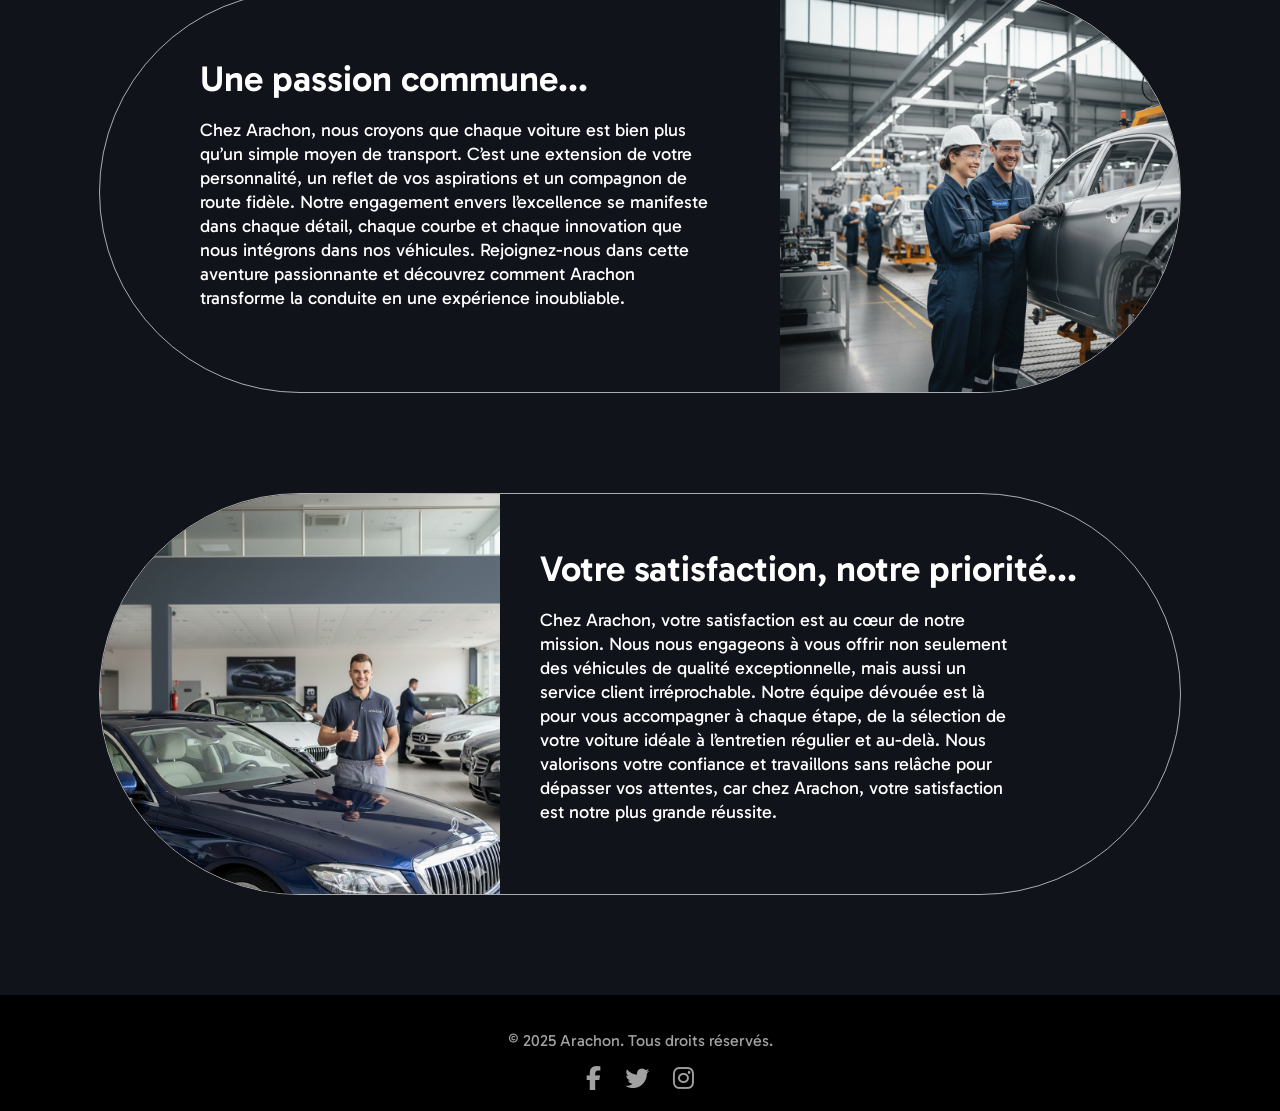
==== commit 4c199e38: "index.html ended and started contact.html" ====
--- a/index.html
+++ b/index.html
@@ -1,102 +1,125 @@
 <!DOCTYPE html>
 <html lang="fr">
-  <head>
-    <meta charset="UTF-8" />
-    <meta name="viewport" content="width=device-width, initial-scale=1.0" />
-    <link rel="stylesheet" href="medias/css/index.css" />
-    <link rel="preconnect" href="https://fonts.googleapis.com" />
-    <link rel="preconnect" href="https://fonts.gstatic.com" crossorigin />
-    <link
-      href="https://fonts.googleapis.com/css2?family=Gabarito:wght@400;500;600;700&family=Gabarito+SemiCondensed:wght@400;500;600;700&family=Gabarito+Condensed:wght@400;500;600;700&display=swap"
-      rel="stylesheet"
-    />
-    <link
-      rel="stylesheet"
-      href="https://cdnjs.cloudflare.com/ajax/libs/font-awesome/6.5.2/css/all.min.css"
-      crossorigin="anonymous"
-      referrerpolicy="no-referrer"
-    />
-    <title>Arachon</title>
-    <link
-      rel="icon"
-      href="medias/images/favicon-32x32.png"
-      type="image/x-icon"
-    />
-  </head>
-  <body>
-    <header>
-      <nav>
-        <img src="medias/images/logotrans.png" alt="logo" class="logo" />
-        <div class="menu_choices">
-          <ul>
-            <li>Accueil</li>
-            <li>Presentation</li>
-            <li>Contact</li>
-          </ul>
-        </div>
-        <div class="other_buttons">
-          <button class="loc">
-            <i class="fa-solid fa-location-dot"></i
-            ><span>Trouver un concessionnaire</span>
-          </button>
-          <button class="signup"><i class="fa-solid fa-user"></i></button>
-        </div>
-      </nav>
-    </header>
-    <main>
-      <div class="banner">
-        <div class="desc_car">
-          <h1>Sportivité et élegance jusqu'à la dernière ligne.</h1>
-          <h3>La nouvelle Araco Sport à partir de 489.- par mois.¹</h3>
-          <div class="buttons">
-            <button class="discover">Découvrir maintenant</button>
-            <button class="order">Commander</button>
-          </div>
-        </div>
-      </div>
-      <div class="models">
-        <button data-filter="all">Tous nos modeles</button>
-        <button data-filter="electric">
-          <i class="fa-solid fa-plug"></i>Voitures Electriques
-        </button>
-        <button data-filter="sport">Sportives</button>
-        <button data-filter="suv">SUV</button>
-        <button data-filter="4wd">4WD</button>
-      </div>
-      <div class="card_models" loading="lazy">
-        <!-- Sur JS -->
-      </div>
-      <div class="story">
-        <h2>Innovations et nouveautés depuis 1988...</h2>
-        <p>
-          Depuis 1988, nous repoussons les limites du design et de la
-          performance. Chaque modèle que nous créons incarne notre passion pour
-          l’innovation, notre expertise technique et notre vision d’un futur
-          automobile plus audacieux. Année après année, nous perfectionnons nos
-          technologies pour offrir des véhicules toujours plus élégants, fiables
-          et avant-gardistes.
-        </p>
-      </div>
-      <div class="first_section">
-        <div class="first_text">
-          <h2>Une passion commune...</h2>
-          <p>
-            Chez Arachon, nous croyons que chaque voiture est bien plus qu’un
-            simple moyen de transport. C’est une extension de votre
-            personnalité, un reflet de vos aspirations et un compagnon de route
-            fidèle. Notre engagement envers l’excellence se manifeste dans
-            chaque détail, chaque courbe et chaque innovation que nous intégrons
-            dans nos véhicules. Rejoignez-nous dans cette aventure passionnante
-            et découvrez comment Arachon transforme la conduite en une
-            expérience inoubliable.
-          </p>
-        </div>
-        <img
-          src="./medias/images/work_attendance.png"
-          alt="two people looking at a car"
-        />
-      </div>
-    </main>
-    <script src="./scripts/index.js"></script>
-  </body>
+	<head>
+		<meta charset="UTF-8" />
+		<meta name="viewport" content="width=device-width, initial-scale=1.0" />
+		<link rel="stylesheet" href="medias/css/index.css" />
+		<link rel="stylesheet" href="medias/css/main_params.css" />
+		<link rel="preconnect" href="https://fonts.googleapis.com" />
+		<link rel="preconnect" href="https://fonts.gstatic.com" crossorigin />
+		<link
+			href="https://fonts.googleapis.com/css2?family=Gabarito:wght@400;500;600;700&family=Gabarito+SemiCondensed:wght@400;500;600;700&family=Gabarito+Condensed:wght@400;500;600;700&display=swap"
+			rel="stylesheet"
+		/>
+		<link
+			rel="stylesheet"
+			href="https://cdnjs.cloudflare.com/ajax/libs/font-awesome/6.5.2/css/all.min.css"
+			crossorigin="anonymous"
+			referrerpolicy="no-referrer"
+		/>
+		<title>Arachon</title>
+		<link
+			rel="icon"
+			href="medias/images/favicon-32x32.png"
+			type="image/x-icon"
+		/>
+	</head>
+	<body>
+		<header>
+			<nav>
+				<img src="medias/images/logotrans.png" alt="logo" class="logo" />
+				<div class="menu_choices">
+					<ul>
+						<li><a href="./index.html">Accueil</a></li>
+						<li><a href="">Presentation</a></li>
+						<li><a href="./contact.html">Contact</a></li>
+					</ul>
+				</div>
+				<div class="other_buttons">
+					<button class="loc">
+						<i class="fa-solid fa-location-dot"></i
+						><span>Trouver un concessionnaire</span>
+					</button>
+					<button class="signup"><i class="fa-solid fa-user"></i></button>
+				</div>
+			</nav>
+		</header>
+		<main>
+			<div class="banner">
+				<div class="desc_car">
+					<h1>Sportivité et élegance jusqu'à la dernière ligne.</h1>
+					<h3>La nouvelle Araco Sport à partir de 489.- par mois.¹</h3>
+					<div class="buttons">
+						<button class="discover">Découvrir maintenant</button>
+						<button class="order">Commander</button>
+					</div>
+				</div>
+			</div>
+			<div class="models">
+				<button data-filter="all">Tous nos modeles</button>
+				<button data-filter="electric">
+					<i class="fa-solid fa-plug"></i>Voitures Electriques
+				</button>
+				<button data-filter="sport">Sportives</button>
+				<button data-filter="suv">SUV</button>
+				<button data-filter="4wd">4WD</button>
+			</div>
+			<div class="card_models">
+				<!-- Sur JS -->
+			</div>
+			<div class="story">
+				<h2>Innovations et nouveautés depuis 1988...</h2>
+				<p>
+					Depuis 1988, nous repoussons les limites du design et de la
+					performance. Chaque modèle que nous créons incarne notre passion pour
+					l’innovation, notre expertise technique et notre vision d’un futur
+					automobile plus audacieux. Année après année, nous perfectionnons nos
+					technologies pour offrir des véhicules toujours plus élégants, fiables
+					et avant-gardistes.
+				</p>
+			</div>
+			<div class="first_section">
+				<div class="first_text">
+					<h2>Une passion commune...</h2>
+					<p>
+						Chez Arachon, nous croyons que chaque voiture est bien plus qu’un
+						simple moyen de transport. C’est une extension de votre
+						personnalité, un reflet de vos aspirations et un compagnon de route
+						fidèle. Notre engagement envers l’excellence se manifeste dans
+						chaque détail, chaque courbe et chaque innovation que nous intégrons
+						dans nos véhicules. Rejoignez-nous dans cette aventure passionnante
+						et découvrez comment Arachon transforme la conduite en une
+						expérience inoubliable.
+					</p>
+				</div>
+				<img
+					src="./medias/images/work_attendance.png"
+					alt="two people looking at a car"
+				/>
+			</div>
+			<div class="second_section">
+				<img src="./medias/images/satisfaction.png" alt="car garage" />
+				<div class="second_text">
+					<h2>Votre satisfaction, notre priorité...</h2>
+					<p>
+						Chez Arachon, votre satisfaction est au cœur de notre mission. Nous
+						nous engageons à vous offrir non seulement des véhicules de qualité
+						exceptionnelle, mais aussi un service client irréprochable. Notre
+						équipe dévouée est là pour vous accompagner à chaque étape, de la
+						sélection de votre voiture idéale à l’entretien régulier et au-delà.
+						Nous valorisons votre confiance et travaillons sans relâche pour
+						dépasser vos attentes, car chez Arachon, votre satisfaction est
+						notre plus grande réussite.
+					</p>
+				</div>
+			</div>
+		</main>
+		<footer>
+			<p>© 2025 Arachon. Tous droits réservés.</p>
+			<i class="fa-brands fa-facebook-f"></i>
+			<i class="fa-brands fa-twitter"></i>
+			<i class="fa-brands fa-instagram"></i>
+		</footer>
+		<script src="./scripts/index.js"></script>
+	</body>
 </html>
--- a/medias/css/index.css
+++ b/medias/css/index.css
@@ -1,99 +1,3 @@
-html {
-	max-width: 1920px;
-	margin: auto;
-	padding: auto;
-}
-
-body {
-	margin: 0;
-	padding: 0;
-	background-color: #101319;
-	color: white;
-	font-family: Gabarito;
-}
-
-nav img {
-	width: 80px;
-	border-radius: 50%;
-	margin-left: 100px;
-}
-
-nav {
-	display: flex;
-	flex-wrap: wrap;
-	gap: 50px;
-	align-items: center;
-	font-size: 16px;
-	color: rgba(255, 255, 255, 0.63);
-	background-color: #000000;
-}
-
-.menu_choices ul {
-	display: flex;
-	gap: 40px;
-	list-style: none;
-	margin-right: 20px;
-}
-
-.menu_choices ul li:hover {
-	color: white;
-	cursor: pointer;
-}
-
-.other_buttons {
-	margin-left: auto;
-	margin-right: 100px;
-	display: flex;
-	gap: 20px;
-}
-
-.loc {
-	border: 0px;
-	border-radius: 999px;
-	background-color: transparent;
-	color: white;
-	padding: 20px 40px;
-	font-family: Gabarito;
-	cursor: pointer;
-	transition-property: background-color, color, box-shadow;
-	transition-duration: 250ms;
-	transition-timing-function: cubic-bezier(0.75, 0.02, 0.5, 1);
-	display: flex;
-	gap: 10px;
-}
-
-.signup {
-	border: 0px;
-	border-radius: 999px;
-	background-color: transparent;
-	color: white;
-	padding: 20px 20px;
-	font-size: 18px;
-	font-family: Gabarito;
-	cursor: pointer;
-	transition-property: background-color, color, box-shadow;
-	transition-duration: 250ms;
-	transition-timing-function: cubic-bezier(0.75, 0.02, 0.5, 1);
-	display: flex;
-	gap: 10px;
-}
-
-.signup:hover {
-	background-color: rgb(44, 52, 63);
-	color: rgb(252, 252, 253);
-	box-shadow: rgba(219, 223, 230, 0.2) 0px 0px 0px 1px inset;
-}
-
-.loc i {
-	font-size: 18px;
-}
-
-.loc:hover {
-	background-color: rgb(44, 52, 63);
-	color: rgb(252, 252, 253);
-	box-shadow: rgba(219, 223, 230, 0.2) 0px 0px 0px 1px inset;
-}
-
 .banner {
 	background-image: url("../images/banner.webp");
 	background-size: cover;
@@ -246,17 +150,21 @@
 }
 
 .card {
+	--gradient-start: hsla(216, 20%, 17%, 1);
+	--gradient-end: hsla(216, 21%, 12%, 1);
 	margin-top: 40px;
 	position: relative;
-	--gradient-start: hsla(216, 20%, 17%, 1);
-	--gradient-end: hsla(216, 21%, 12%, 1);
 	display: flex;
 	flex-direction: column;
 	border-radius: 10px;
 	width: 200px;
 	padding: 15px 20px;
 	gap: 10px;
-	background: linear-gradient(180deg, var(--gradient-start) 0%, var(--gradient-end) 100%);
+	background: linear-gradient(
+		180deg,
+		var(--gradient-start) 0%,
+		var(--gradient-end) 100%
+	);
 	box-shadow: rgb(44, 52, 63) 0px 0px 0px 1px inset;
 	border: none;
 }
@@ -269,8 +177,6 @@
 	margin-left: -10%;
 }
 
-
-
 .card:first-child {
 	margin-left: 100px;
 }
@@ -303,7 +209,7 @@
 	font-size: 36px;
 	font-weight: 600;
 	letter-spacing: 0px;
-	margin: 0;
+	margin: 40px 0 0 0;
 }
 
 .story p {
@@ -336,23 +242,48 @@
 	padding: 40px 20px 40px 100px;
 }
 
-.first_text h2 {
+.first_text h2,
+.second_section h2 {
 	font-size: 36px;
 	font-weight: 600;
 	letter-spacing: 0px;
 	margin: 0;
 }
 
-.first_text p {
+.first_text p,
+.second_section p {
 	font-size: 18px;
 	line-height: 24px;
 	font-weight: 400;
 	letter-spacing: 0px;
 }
 
+.second_section p {
+	margin-right: 10rem;
+}
+
 .first_section img {
-	width: 500px;
+	width: 25rem;
 	height: auto;
 	border-bottom-right-radius: 999px;
 	border-top-right-radius: 999px;
-}+}
+
+.second_section {
+	margin: 100px auto;
+	display: flex;
+	justify-content: space-between;
+	align-items: center;
+	border: 1px solid rgba(255, 255, 255, 0.652);
+	gap: 40px;
+	border-radius: 999px;
+	width: calc(100% - 200px);
+	max-width: 1900px;
+}
+
+.second_section img {
+	width: 25rem;
+	height: auto;
+	border-bottom-left-radius: 999px;
+	border-top-left-radius: 999px;
+}
--- a/medias/css/main_params.css
+++ b/medias/css/main_params.css
@@ -0,0 +1,119 @@
+/* ---MAIN CONTENT--- */
+
+html {
+	max-width: 1920px;
+	margin: auto;
+}
+
+body {
+	margin: 0;
+	padding: 0;
+	background-color: #101319;
+	color: white;
+	font-family: Gabarito;
+}
+
+/* ---HEADER--- */
+
+nav img {
+	width: 80px;
+	border-radius: 50%;
+	margin-left: 100px;
+}
+
+nav {
+	display: flex;
+	flex-wrap: wrap;
+	gap: 50px;
+	align-items: center;
+	font-size: 16px;
+	color: rgba(255, 255, 255, 0.63);
+	background-color: #000000;
+}
+
+.menu_choices ul {
+	display: flex;
+	gap: 40px;
+	list-style: none;
+	margin-right: 20px;
+}
+
+.menu_choices ul li a {
+	text-decoration: none;
+	color: rgba(255, 255, 255, 0.63);
+}
+
+.menu_choices ul li a:hover {
+	color: white;
+	cursor: pointer;
+}
+
+.other_buttons {
+	margin-left: auto;
+	margin-right: 100px;
+	display: flex;
+	gap: 20px;
+}
+
+.loc {
+	border: 0px;
+	border-radius: 999px;
+	background-color: transparent;
+	color: white;
+	padding: 20px 40px;
+	font-family: Gabarito;
+	cursor: pointer;
+	transition-property: background-color, color, box-shadow;
+	transition-duration: 250ms;
+	transition-timing-function: cubic-bezier(0.75, 0.02, 0.5, 1);
+	display: flex;
+	gap: 10px;
+}
+
+.signup {
+	border: 0px;
+	border-radius: 999px;
+	background-color: transparent;
+	color: white;
+	padding: 20px 20px;
+	font-size: 18px;
+	font-family: Gabarito;
+	cursor: pointer;
+	transition-property: background-color, color, box-shadow;
+	transition-duration: 250ms;
+	transition-timing-function: cubic-bezier(0.75, 0.02, 0.5, 1);
+	display: flex;
+	gap: 10px;
+}
+
+.signup:hover {
+	background-color: rgb(44, 52, 63);
+	color: rgb(252, 252, 253);
+	box-shadow: rgba(219, 223, 230, 0.2) 0px 0px 0px 1px inset;
+}
+
+.loc i {
+	font-size: 18px;
+}
+
+.loc:hover {
+	background-color: rgb(44, 52, 63);
+	color: rgb(252, 252, 253);
+	box-shadow: rgba(219, 223, 230, 0.2) 0px 0px 0px 1px inset;
+}
+
+/* ---FOOTER--- */
+
+footer {
+	background-color: #000000;
+	color: rgba(255, 255, 255, 0.63);
+	text-align: center;
+	padding: 20px;
+	/* margin-top: 50px; */
+}
+
+footer i {
+	font-size: 24px;
+	margin: 0 10px;
+	cursor: pointer;
+}
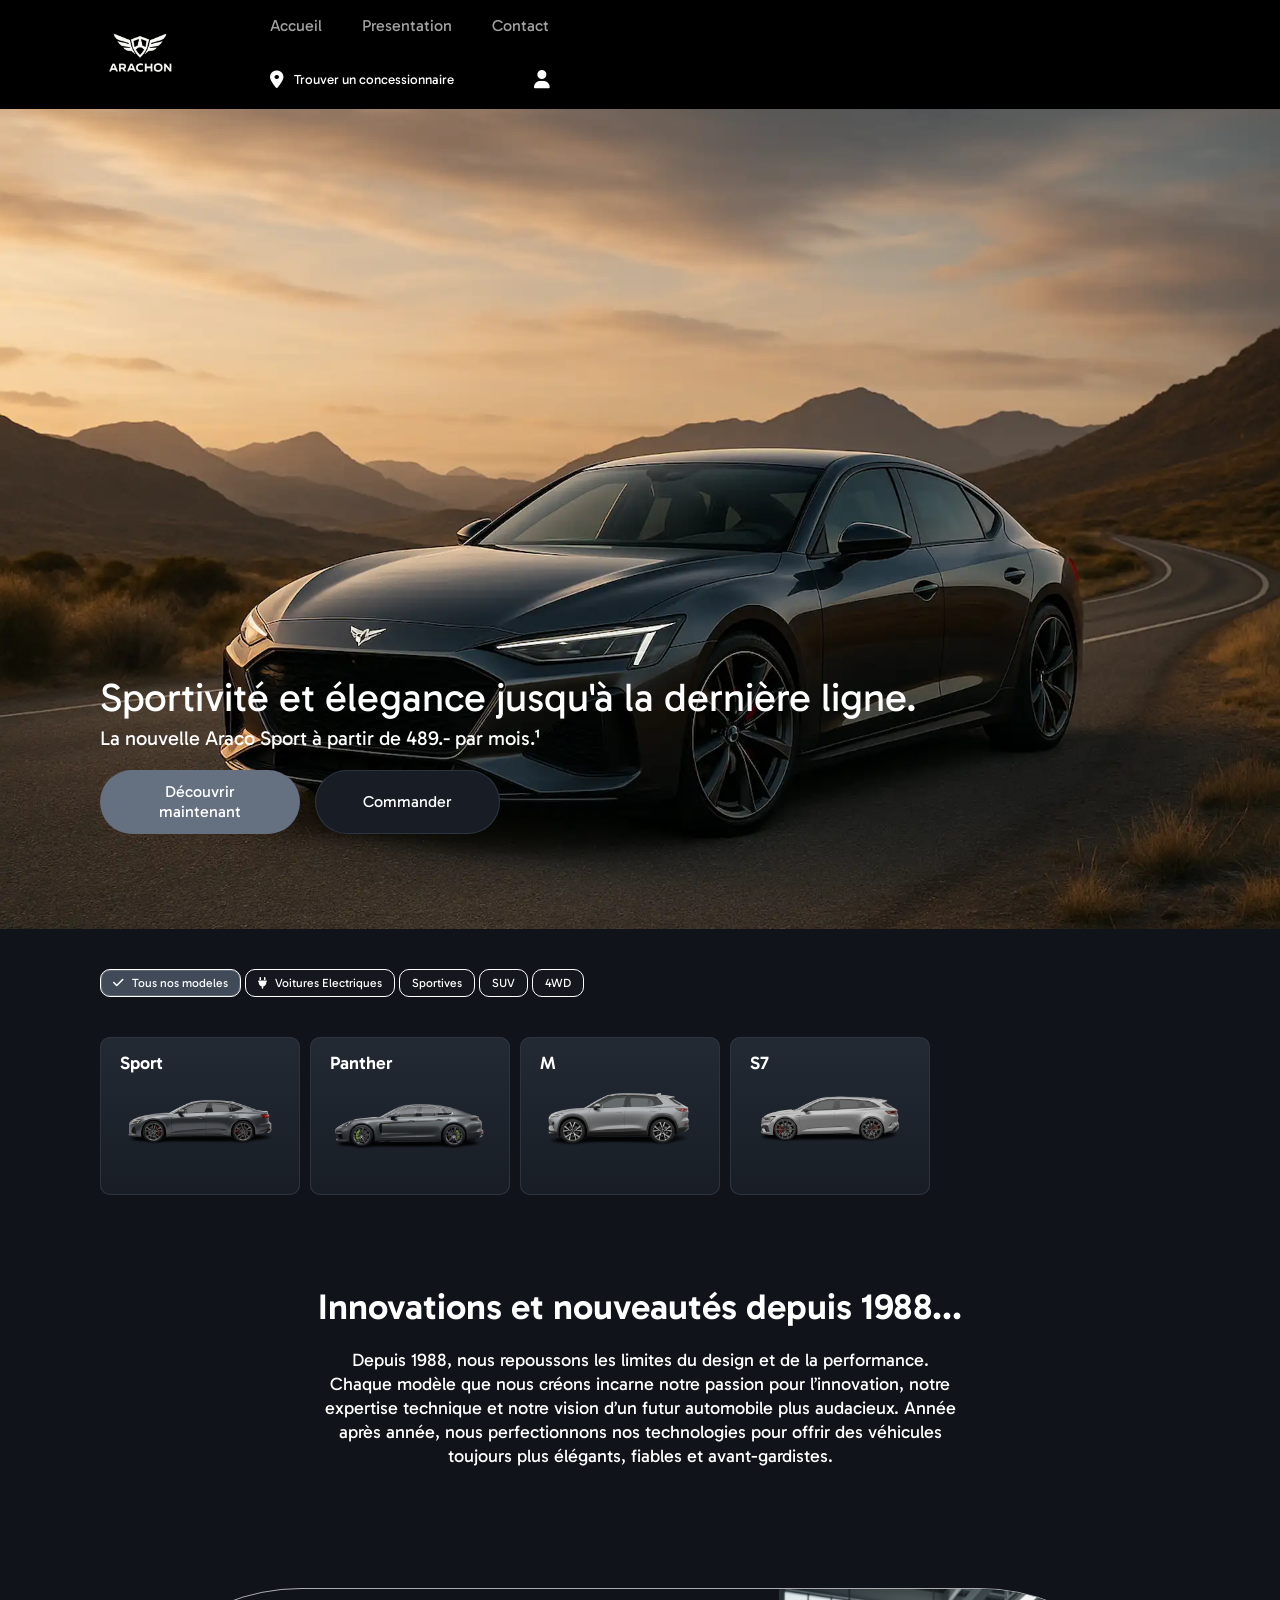
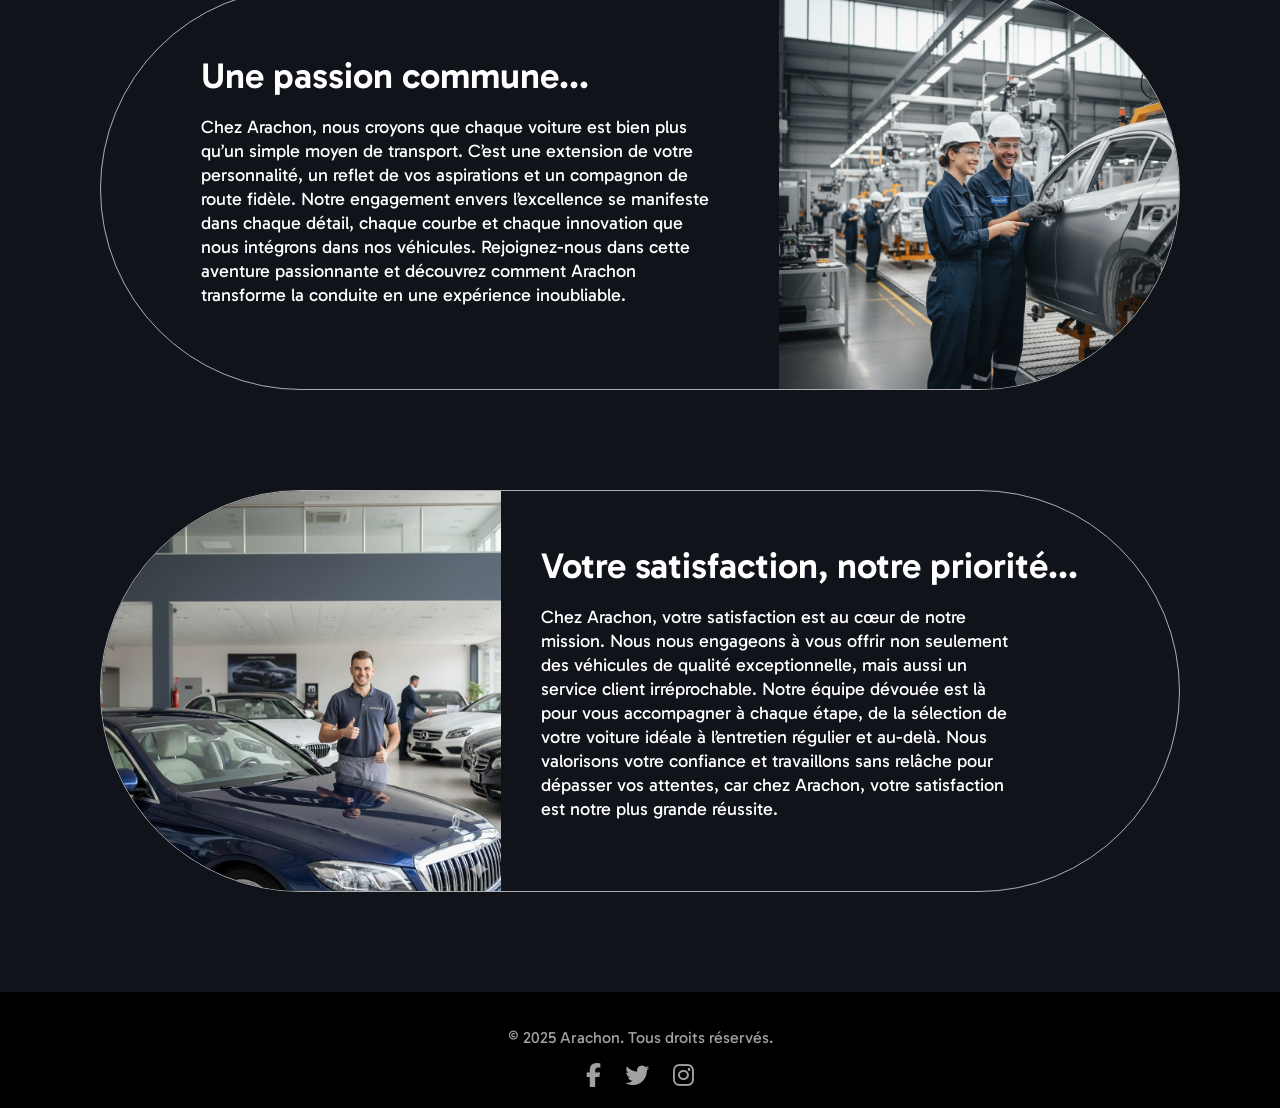
==== commit a0dd4af9: "responsive general done" ====
--- a/index.html
+++ b/index.html
@@ -1,125 +1,134 @@
 <!DOCTYPE html>
 <html lang="fr">
-	<head>
-		<meta charset="UTF-8" />
-		<meta name="viewport" content="width=device-width, initial-scale=1.0" />
-		<link rel="stylesheet" href="medias/css/index.css" />
-		<link rel="stylesheet" href="medias/css/main_params.css" />
-		<link rel="preconnect" href="https://fonts.googleapis.com" />
-		<link rel="preconnect" href="https://fonts.gstatic.com" crossorigin />
-		<link
-			href="https://fonts.googleapis.com/css2?family=Gabarito:wght@400;500;600;700&family=Gabarito+SemiCondensed:wght@400;500;600;700&family=Gabarito+Condensed:wght@400;500;600;700&display=swap"
-			rel="stylesheet"
-		/>
-		<link
-			rel="stylesheet"
-			href="https://cdnjs.cloudflare.com/ajax/libs/font-awesome/6.5.2/css/all.min.css"
-			crossorigin="anonymous"
-			referrerpolicy="no-referrer"
-		/>
-		<title>Arachon</title>
-		<link
-			rel="icon"
-			href="medias/images/favicon-32x32.png"
-			type="image/x-icon"
-		/>
-	</head>
-	<body>
-		<header>
-			<nav>
-				<img src="medias/images/logotrans.png" alt="logo" class="logo" />
-				<div class="menu_choices">
-					<ul>
-						<li><a href="./index.html">Accueil</a></li>
-						<li><a href="">Presentation</a></li>
-						<li><a href="./contact.html">Contact</a></li>
-					</ul>
-				</div>
-				<div class="other_buttons">
-					<button class="loc">
-						<i class="fa-solid fa-location-dot"></i
-						><span>Trouver un concessionnaire</span>
-					</button>
-					<button class="signup"><i class="fa-solid fa-user"></i></button>
-				</div>
-			</nav>
-		</header>
-		<main>
-			<div class="banner">
-				<div class="desc_car">
-					<h1>Sportivité et élegance jusqu'à la dernière ligne.</h1>
-					<h3>La nouvelle Araco Sport à partir de 489.- par mois.¹</h3>
-					<div class="buttons">
-						<button class="discover">Découvrir maintenant</button>
-						<button class="order">Commander</button>
-					</div>
-				</div>
-			</div>
-			<div class="models">
-				<button data-filter="all">Tous nos modeles</button>
-				<button data-filter="electric">
-					<i class="fa-solid fa-plug"></i>Voitures Electriques
-				</button>
-				<button data-filter="sport">Sportives</button>
-				<button data-filter="suv">SUV</button>
-				<button data-filter="4wd">4WD</button>
-			</div>
-			<div class="card_models">
-				<!-- Sur JS -->
-			</div>
-			<div class="story">
-				<h2>Innovations et nouveautés depuis 1988...</h2>
-				<p>
-					Depuis 1988, nous repoussons les limites du design et de la
-					performance. Chaque modèle que nous créons incarne notre passion pour
-					l’innovation, notre expertise technique et notre vision d’un futur
-					automobile plus audacieux. Année après année, nous perfectionnons nos
-					technologies pour offrir des véhicules toujours plus élégants, fiables
-					et avant-gardistes.
-				</p>
-			</div>
-			<div class="first_section">
-				<div class="first_text">
-					<h2>Une passion commune...</h2>
-					<p>
-						Chez Arachon, nous croyons que chaque voiture est bien plus qu’un
-						simple moyen de transport. C’est une extension de votre
-						personnalité, un reflet de vos aspirations et un compagnon de route
-						fidèle. Notre engagement envers l’excellence se manifeste dans
-						chaque détail, chaque courbe et chaque innovation que nous intégrons
-						dans nos véhicules. Rejoignez-nous dans cette aventure passionnante
-						et découvrez comment Arachon transforme la conduite en une
-						expérience inoubliable.
-					</p>
-				</div>
-				<img
-					src="./medias/images/work_attendance.png"
-					alt="two people looking at a car"
-				/>
-			</div>
-			<div class="second_section">
-				<img src="./medias/images/satisfaction.png" alt="car garage" />
-				<div class="second_text">
-					<h2>Votre satisfaction, notre priorité...</h2>
-					<p>
-						Chez Arachon, votre satisfaction est au cœur de notre mission. Nous
-						nous engageons à vous offrir non seulement des véhicules de qualité
-						exceptionnelle, mais aussi un service client irréprochable. Notre
-						équipe dévouée est là pour vous accompagner à chaque étape, de la
-						sélection de votre voiture idéale à l’entretien régulier et au-delà.
-						Nous valorisons votre confiance et travaillons sans relâche pour
-						dépasser vos attentes, car chez Arachon, votre satisfaction est
-						notre plus grande réussite.
-					</p>
-				</div>
-			</div>
-		</main>
-		<footer>
-			<p>© 2025 Arachon. Tous droits réservés.</p>
-			<i class="fa-brands fa-facebook-f"></i>
-			<i class="fa-brands fa-twitter"></i>
-			<i class="fa-brands fa-instagram"></i>
-		</footer>
-		<script src="./scripts/index.js"></script>
-	</body>
+  <head>
+    <meta charset="UTF-8" />
+    <meta name="viewport" content="width=device-width, initial-scale=1.0" />
+    <link rel="stylesheet" href="medias/css/index.css" />
+    <link rel="stylesheet" href="medias/css/main_params.css" />
+    <link rel="preconnect" href="https://fonts.googleapis.com" />
+    <link rel="preconnect" href="https://fonts.gstatic.com" crossorigin />
+    <link
+      href="https://fonts.googleapis.com/css2?family=Gabarito:wght@400;500;600;700&family=Gabarito+SemiCondensed:wght@400;500;600;700&family=Gabarito+Condensed:wght@400;500;600;700&display=swap"
+      rel="stylesheet"
+    />
+    <link
+      rel="stylesheet"
+      href="https://cdnjs.cloudflare.com/ajax/libs/font-awesome/6.5.2/css/all.min.css"
+      crossorigin="anonymous"
+      referrerpolicy="no-referrer"
+    />
+    <title>Arachon</title>
+    <link
+      rel="icon"
+      href="medias/images/favicon-32x32.png"
+      type="image/x-icon"
+    />
+  </head>
+  <body>
+    <header>
+      <nav>
+        <img src="medias/images/logotrans.png" alt="logo" class="logo" />
+        <button
+          class="hamburger"
+          aria-label="Ouvrir le menu"
+          aria-expanded="false"
+        >
+          <i class="fa-solid fa-bars"></i>
+        </button>
+        <div class="mobile_panel">
+          <div class="menu_choices">
+            <ul>
+              <li><a href="./index.html">Accueil</a></li>
+              <li><a href="">Presentation</a></li>
+              <li><a href="./contact.html">Contact</a></li>
+            </ul>
+          </div>
+          <div class="other_buttons">
+            <button class="loc">
+              <i class="fa-solid fa-location-dot"></i
+              ><span>Trouver un concessionnaire</span>
+            </button>
+            <button class="signup"><i class="fa-solid fa-user"></i></button>
+          </div>
+        </div>
+      </nav>
+    </header>
+    <main>
+      <div class="banner">
+        <div class="desc_car">
+          <h1>Sportivité et élegance jusqu'à la dernière ligne.</h1>
+          <h3>La nouvelle Araco Sport à partir de 489.- par mois.¹</h3>
+          <div class="buttons">
+            <button class="discover">Découvrir maintenant</button>
+            <button class="order">Commander</button>
+          </div>
+        </div>
+      </div>
+      <div class="models">
+        <button data-filter="all">Tous nos modeles</button>
+        <button data-filter="electric">
+          <i class="fa-solid fa-plug"></i>Voitures Electriques
+        </button>
+        <button data-filter="sport">Sportives</button>
+        <button data-filter="suv">SUV</button>
+        <button data-filter="4wd">4WD</button>
+      </div>
+      <div class="card_models">
+        <!-- Sur JS -->
+      </div>
+      <div class="story">
+        <h2>Innovations et nouveautés depuis 1988...</h2>
+        <p>
+          Depuis 1988, nous repoussons les limites du design et de la
+          performance. Chaque modèle que nous créons incarne notre passion pour
+          l’innovation, notre expertise technique et notre vision d’un futur
+          automobile plus audacieux. Année après année, nous perfectionnons nos
+          technologies pour offrir des véhicules toujours plus élégants, fiables
+          et avant-gardistes.
+        </p>
+      </div>
+      <div class="first_section">
+        <div class="first_text">
+          <h2>Une passion commune...</h2>
+          <p>
+            Chez Arachon, nous croyons que chaque voiture est bien plus qu’un
+            simple moyen de transport. C’est une extension de votre
+            personnalité, un reflet de vos aspirations et un compagnon de route
+            fidèle. Notre engagement envers l’excellence se manifeste dans
+            chaque détail, chaque courbe et chaque innovation que nous intégrons
+            dans nos véhicules. Rejoignez-nous dans cette aventure passionnante
+            et découvrez comment Arachon transforme la conduite en une
+            expérience inoubliable.
+          </p>
+        </div>
+        <img
+          src="./medias/images/work_attendance.png"
+          alt="two people looking at a car"
+        />
+      </div>
+      <div class="second_section">
+        <img src="./medias/images/satisfaction.png" alt="car garage" />
+        <div class="second_text">
+          <h2>Votre satisfaction, notre priorité...</h2>
+          <p>
+            Chez Arachon, votre satisfaction est au cœur de notre mission. Nous
+            nous engageons à vous offrir non seulement des véhicules de qualité
+            exceptionnelle, mais aussi un service client irréprochable. Notre
+            équipe dévouée est là pour vous accompagner à chaque étape, de la
+            sélection de votre voiture idéale à l’entretien régulier et au-delà.
+            Nous valorisons votre confiance et travaillons sans relâche pour
+            dépasser vos attentes, car chez Arachon, votre satisfaction est
+            notre plus grande réussite.
+          </p>
+        </div>
+      </div>
+    </main>
+    <footer>
+      <p>© 2025 Arachon. Tous droits réservés.</p>
+      <i class="fa-brands fa-facebook-f"></i>
+      <i class="fa-brands fa-twitter"></i>
+      <i class="fa-brands fa-instagram"></i>
+    </footer>
+    <script src="./scripts/index.js"></script>
+  </body>
 </html>
--- a/medias/css/index.css
+++ b/medias/css/index.css
@@ -5,7 +5,6 @@
 	background-repeat: no-repeat;
 	position: relative;
 	aspect-ratio: 16 / 9;
-	min-width: 400px;
 	width: 100%;
 	max-width: 100vw;
 	height: calc(100svh - 80px);
@@ -160,11 +159,9 @@
 	width: 200px;
 	padding: 15px 20px;
 	gap: 10px;
-	background: linear-gradient(
-		180deg,
-		var(--gradient-start) 0%,
-		var(--gradient-end) 100%
-	);
+	background: linear-gradient(180deg,
+			var(--gradient-start) 0%,
+			var(--gradient-end) 100%);
 	box-shadow: rgb(44, 52, 63) 0px 0px 0px 1px inset;
 	border: none;
 }
@@ -287,3 +284,123 @@
 	border-bottom-left-radius: 999px;
 	border-top-left-radius: 999px;
 }
+
+/* Responsive Mobile */
+@media (max-width: 768px) {
+
+	.banner {
+		height: 70svh;
+	}
+
+	.desc_car {
+		left: 50%;
+		transform: translateX(-50%);
+		bottom: 24px;
+		padding: 0 16px;
+		width: 100%;
+		text-align: center;
+		display: flex;
+		flex-direction: column;
+		align-items: center;
+	}
+
+	.desc_car h1 {
+		font-size: 26px;
+		line-height: 1.15;
+	}
+
+	.desc_car h3 {
+		font-size: 16px;
+	}
+
+	.buttons {
+		display: flex;
+		flex-direction: column;
+		align-items: center;
+		gap: 12px;
+		width: 100%;
+	}
+
+	.discover,
+	.order {
+		width: 100%;
+		max-width: 320px;
+		text-align: center;
+	}
+
+	.models {
+		margin-left: 16px;
+		margin-right: 16px;
+		overflow-x: auto;
+		-webkit-overflow-scrolling: touch;
+		padding-bottom: 8px;
+	}
+
+	.models button {
+		white-space: nowrap;
+		flex: 0 0 auto;
+	}
+
+	.card:first-child {
+		margin-left: 0;
+	}
+
+	.card_models {
+		display: grid;
+		grid-template-columns: repeat(2, 1fr);
+		gap: 12px;
+		padding: 0 16px;
+		justify-items: center;
+	}
+
+	.story h2 {
+		text-align: center;
+		margin: 0 10px;
+	}
+
+	.story p {
+		width: min(92vw, 600px);
+	}
+
+	.first_section,
+	.second_section {
+		flex-direction: column;
+		width: calc(100% - 32px);
+		border-radius: 24px;
+		gap: 20px;
+	}
+
+	.first_text {
+		padding: 24px 16px;
+	}
+
+	.second_text {
+		padding: 24px 16px;
+	}
+
+	.second_section p {
+		margin-right: 0;
+	}
+
+	.first_section img,
+	.second_section img {
+		width: 100%;
+		max-width: 520px;
+		border-radius: 24px;
+	}
+
+	.desc_car h1,
+	.desc_car h3 {
+		max-width: 90%;
+	}
+
+	.card {
+		width: 100%;
+		max-width: 100%;
+	}
+
+	.card img {
+		max-height: 120px;
+		object-fit: contain;
+	}
+}
--- a/medias/css/main_params.css
+++ b/medias/css/main_params.css
@@ -1,8 +1,15 @@
+*,
+*::before,
+*::after {
+	box-sizing: border-box;
+}
+
 /* ---MAIN CONTENT--- */
 
 html {
 	max-width: 1920px;
 	margin: auto;
+	min-height: 100svh;
 }
 
 body {
@@ -11,6 +18,9 @@
 	background-color: #101319;
 	color: white;
 	font-family: Gabarito;
+	min-height: 100svh;
+	display: flex;
+	flex-direction: column;
 }
 
 /* ---HEADER--- */
@@ -23,12 +33,13 @@
 
 nav {
 	display: flex;
-	flex-wrap: wrap;
+	flex-wrap: nowrap;
 	gap: 50px;
 	align-items: center;
 	font-size: 16px;
 	color: rgba(255, 255, 255, 0.63);
 	background-color: #000000;
+	position: relative;
 }
 
 .menu_choices ul {
@@ -109,7 +120,6 @@
 	color: rgba(255, 255, 255, 0.63);
 	text-align: center;
 	padding: 20px;
-	/* margin-top: 50px; */
 }
 
 footer i {
@@ -117,3 +127,104 @@
 	margin: 0 10px;
 	cursor: pointer;
 }
+
+/* --- HAMBURGER (desktop caché) --- */
+.hamburger {
+	display: none;
+	position: absolute;
+	right: 24px;
+	top: 14px;
+	transform: none;
+	border: 0;
+	background: transparent;
+	color: white;
+	font-size: 26px;
+	padding: 14px;
+	cursor: pointer;
+	border-radius: 999px;
+	transition: background-color 250ms cubic-bezier(0.75, 0.02, 0.5, 1);
+	z-index: 1002;
+}
+
+.hamburger:hover {
+	background-color: rgb(44, 52, 63);
+}
+
+body.menu-open {
+	overflow: hidden;
+}
+
+
+/* --- MOBILE --- */
+@media (max-width: 768px) {
+
+	nav {
+		height: 80px;
+		position: relative;
+	}
+
+	nav img {
+		margin-left: 0;
+		position: absolute;
+		left: 50%;
+		top: 50%;
+		transform: translate(-50%, -50%);
+	}
+
+	.hamburger {
+		display: flex;
+		align-items: center;
+		justify-content: center;
+
+		position: absolute;
+		right: 16px;
+		top: 50%;
+		transform: translateY(-50%);
+		z-index: 1002;
+	}
+
+	.mobile_panel {
+		display: none;
+	}
+
+	nav.open .mobile_panel {
+		display: block;
+		position: fixed;
+		top: 80px;
+		left: 0;
+		right: 0;
+		max-height: 65svh;
+		overflow-y: auto;
+		background: #000;
+		padding: 24px 16px;
+		z-index: 1001;
+
+		border-radius: 0 0 24px 24px;
+		box-shadow: 0 20px 40px rgba(0, 0, 0, 0.6);
+	}
+
+	.menu_choices ul {
+		display: flex;
+		flex-direction: column;
+		gap: 14px;
+		margin: 0;
+		padding: 0;
+	}
+
+	.other_buttons {
+		margin-top: 24px;
+		margin-left: 0;
+		margin-right: 0;
+		display: flex;
+		flex-direction: column;
+		gap: 12px;
+		align-items: center;
+	}
+
+	.loc,
+	.signup {
+		width: 100%;
+		max-width: 320px;
+		justify-content: center;
+	}
+}
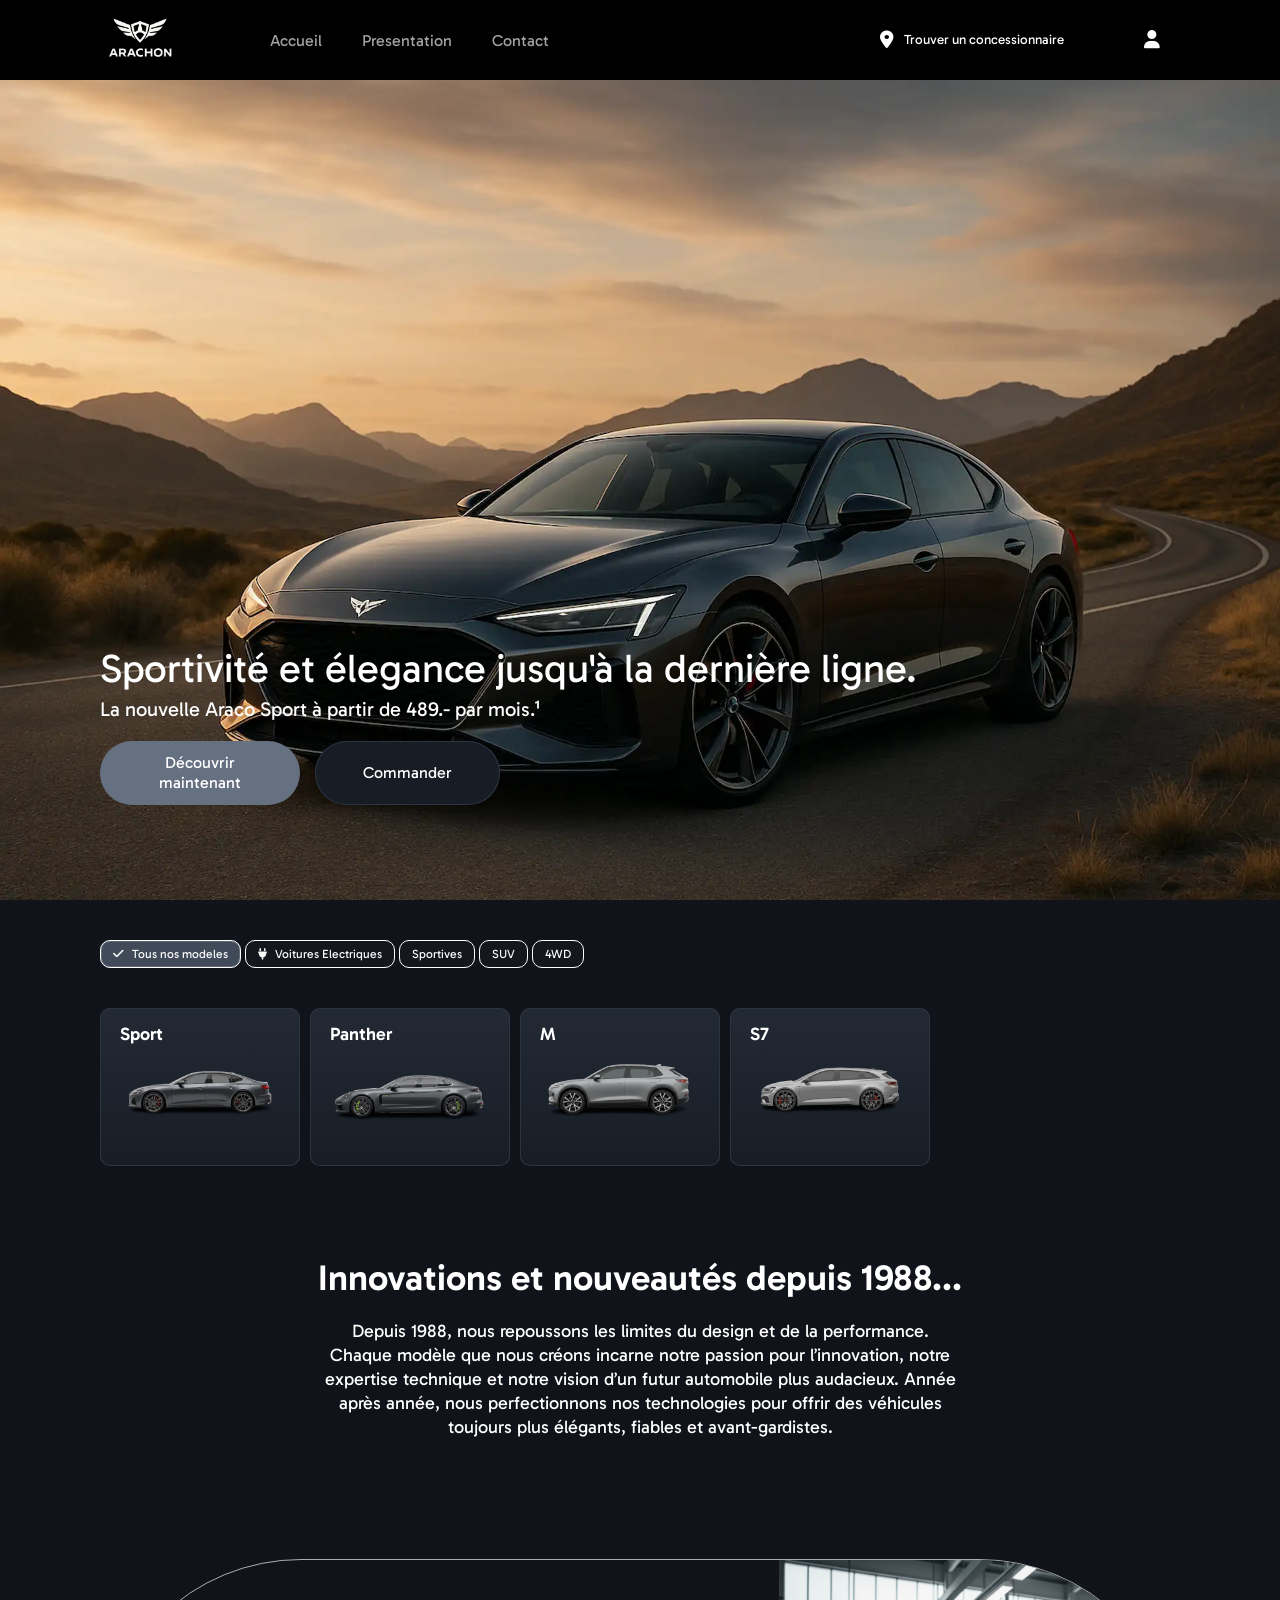
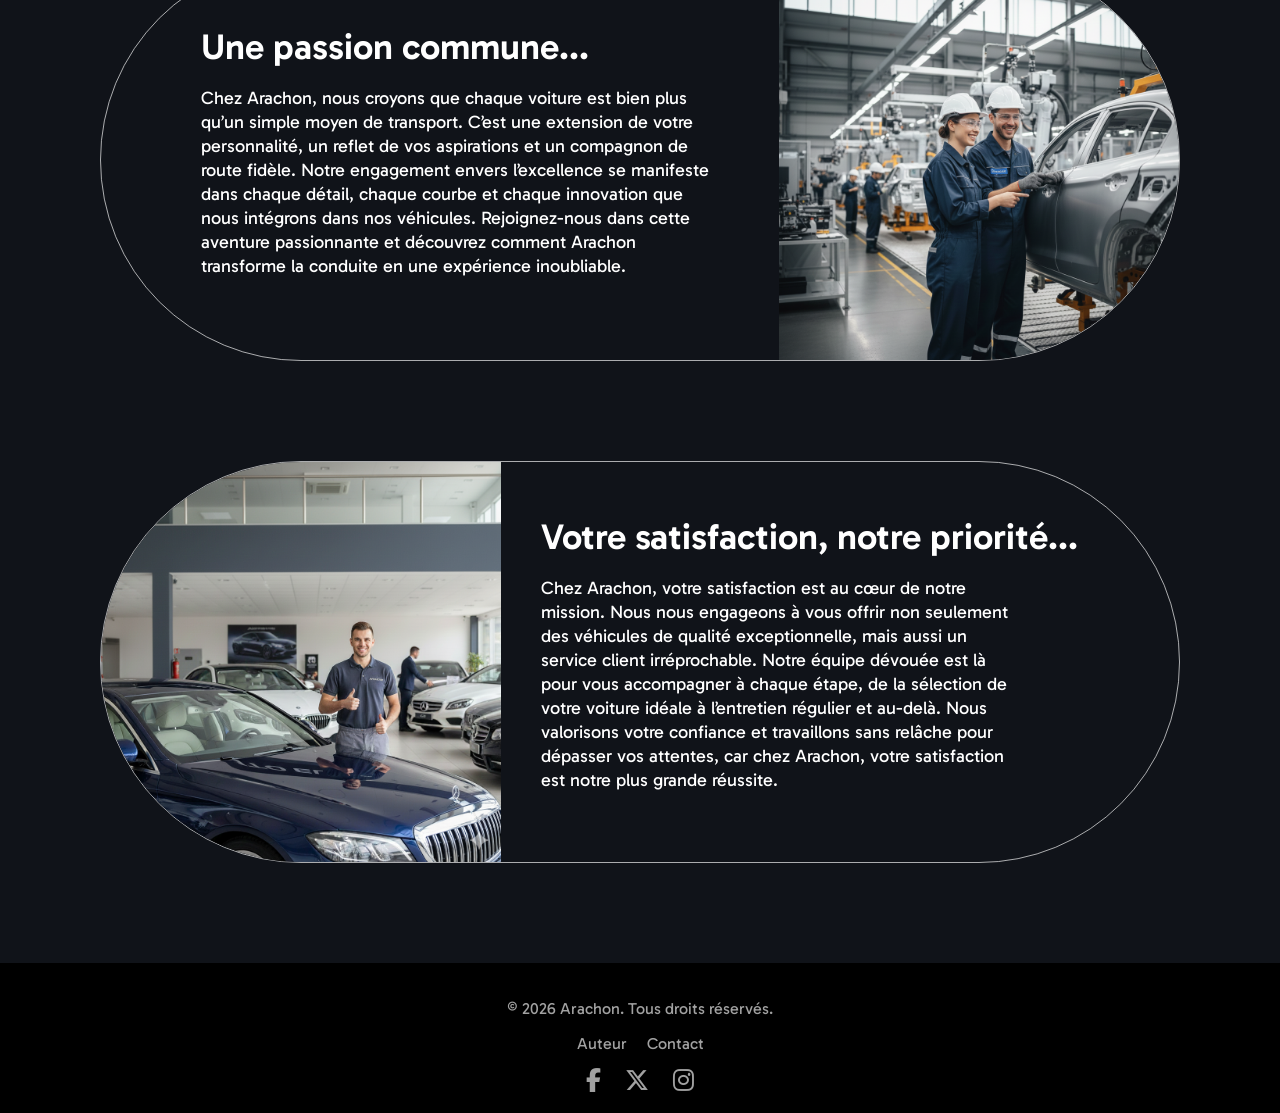
==== commit c4360dc0: "website base ended" ====
--- a/index.html
+++ b/index.html
@@ -1,134 +1,140 @@
 <!DOCTYPE html>
 <html lang="fr">
-  <head>
-    <meta charset="UTF-8" />
-    <meta name="viewport" content="width=device-width, initial-scale=1.0" />
-    <link rel="stylesheet" href="medias/css/index.css" />
-    <link rel="stylesheet" href="medias/css/main_params.css" />
-    <link rel="preconnect" href="https://fonts.googleapis.com" />
-    <link rel="preconnect" href="https://fonts.gstatic.com" crossorigin />
-    <link
-      href="https://fonts.googleapis.com/css2?family=Gabarito:wght@400;500;600;700&family=Gabarito+SemiCondensed:wght@400;500;600;700&family=Gabarito+Condensed:wght@400;500;600;700&display=swap"
-      rel="stylesheet"
-    />
-    <link
-      rel="stylesheet"
-      href="https://cdnjs.cloudflare.com/ajax/libs/font-awesome/6.5.2/css/all.min.css"
-      crossorigin="anonymous"
-      referrerpolicy="no-referrer"
-    />
-    <title>Arachon</title>
-    <link
-      rel="icon"
-      href="medias/images/favicon-32x32.png"
-      type="image/x-icon"
-    />
-  </head>
-  <body>
-    <header>
-      <nav>
-        <img src="medias/images/logotrans.png" alt="logo" class="logo" />
-        <button
-          class="hamburger"
-          aria-label="Ouvrir le menu"
-          aria-expanded="false"
-        >
-          <i class="fa-solid fa-bars"></i>
-        </button>
-        <div class="mobile_panel">
-          <div class="menu_choices">
-            <ul>
-              <li><a href="./index.html">Accueil</a></li>
-              <li><a href="">Presentation</a></li>
-              <li><a href="./contact.html">Contact</a></li>
-            </ul>
-          </div>
-          <div class="other_buttons">
-            <button class="loc">
-              <i class="fa-solid fa-location-dot"></i
-              ><span>Trouver un concessionnaire</span>
-            </button>
-            <button class="signup"><i class="fa-solid fa-user"></i></button>
-          </div>
-        </div>
-      </nav>
-    </header>
-    <main>
-      <div class="banner">
-        <div class="desc_car">
-          <h1>Sportivité et élegance jusqu'à la dernière ligne.</h1>
-          <h3>La nouvelle Araco Sport à partir de 489.- par mois.¹</h3>
-          <div class="buttons">
-            <button class="discover">Découvrir maintenant</button>
-            <button class="order">Commander</button>
-          </div>
-        </div>
-      </div>
-      <div class="models">
-        <button data-filter="all">Tous nos modeles</button>
-        <button data-filter="electric">
-          <i class="fa-solid fa-plug"></i>Voitures Electriques
-        </button>
-        <button data-filter="sport">Sportives</button>
-        <button data-filter="suv">SUV</button>
-        <button data-filter="4wd">4WD</button>
-      </div>
-      <div class="card_models">
-        <!-- Sur JS -->
-      </div>
-      <div class="story">
-        <h2>Innovations et nouveautés depuis 1988...</h2>
-        <p>
-          Depuis 1988, nous repoussons les limites du design et de la
-          performance. Chaque modèle que nous créons incarne notre passion pour
-          l’innovation, notre expertise technique et notre vision d’un futur
-          automobile plus audacieux. Année après année, nous perfectionnons nos
-          technologies pour offrir des véhicules toujours plus élégants, fiables
-          et avant-gardistes.
-        </p>
-      </div>
-      <div class="first_section">
-        <div class="first_text">
-          <h2>Une passion commune...</h2>
-          <p>
-            Chez Arachon, nous croyons que chaque voiture est bien plus qu’un
-            simple moyen de transport. C’est une extension de votre
-            personnalité, un reflet de vos aspirations et un compagnon de route
-            fidèle. Notre engagement envers l’excellence se manifeste dans
-            chaque détail, chaque courbe et chaque innovation que nous intégrons
-            dans nos véhicules. Rejoignez-nous dans cette aventure passionnante
-            et découvrez comment Arachon transforme la conduite en une
-            expérience inoubliable.
-          </p>
-        </div>
-        <img
-          src="./medias/images/work_attendance.png"
-          alt="two people looking at a car"
-        />
-      </div>
-      <div class="second_section">
-        <img src="./medias/images/satisfaction.png" alt="car garage" />
-        <div class="second_text">
-          <h2>Votre satisfaction, notre priorité...</h2>
-          <p>
-            Chez Arachon, votre satisfaction est au cœur de notre mission. Nous
-            nous engageons à vous offrir non seulement des véhicules de qualité
-            exceptionnelle, mais aussi un service client irréprochable. Notre
-            équipe dévouée est là pour vous accompagner à chaque étape, de la
-            sélection de votre voiture idéale à l’entretien régulier et au-delà.
-            Nous valorisons votre confiance et travaillons sans relâche pour
-            dépasser vos attentes, car chez Arachon, votre satisfaction est
-            notre plus grande réussite.
-          </p>
-        </div>
-      </div>
-    </main>
-    <footer>
-      <p>© 2025 Arachon. Tous droits réservés.</p>
-      <i class="fa-brands fa-facebook-f"></i>
-      <i class="fa-brands fa-twitter"></i>
-      <i class="fa-brands fa-instagram"></i>
-    </footer>
-    <script src="./scripts/index.js"></script>
-  </body>
+	<head>
+		<meta charset="UTF-8" />
+		<meta name="viewport" content="width=device-width, initial-scale=1.0" />
+		<link rel="stylesheet" href="medias/css/index.css" />
+		<link rel="stylesheet" href="medias/css/main_params.css" />
+		<link rel="preconnect" href="https://fonts.googleapis.com" />
+		<link rel="preconnect" href="https://fonts.gstatic.com" crossorigin />
+		<link
+			href="https://fonts.googleapis.com/css2?family=Gabarito:wght@400;500;600;700&family=Gabarito+SemiCondensed:wght@400;500;600;700&family=Gabarito+Condensed:wght@400;500;600;700&display=swap"
+			rel="stylesheet"
+			media="print"
+			onload="this.media='all'"
+		/>
+		<link
+			rel="stylesheet"
+			href="https://cdnjs.cloudflare.com/ajax/libs/font-awesome/6.5.2/css/all.min.css"
+			crossorigin="anonymous"
+			referrerpolicy="no-referrer"
+		/>
+		<title>Arachon</title>
+		<link
+			rel="icon"
+			href="medias/images/favicon-32x32.png"
+			type="image/x-icon"
+		/>
+	</head>
+	<body>
+		<header>
+			<nav>
+				<img src="medias/images/logotrans.webp" alt="logo" class="logo" />
+				<button
+					class="hamburger"
+					aria-label="Ouvrir le menu"
+					aria-expanded="false"
+				>
+					<i class="fa-solid fa-bars"></i>
+				</button>
+				<div class="mobile_panel">
+					<div class="menu_choices">
+						<ul>
+							<li><a href="./index.html">Accueil</a></li>
+							<li><a href="./presentation.html">Presentation</a></li>
+							<li><a href="./contact.html">Contact</a></li>
+						</ul>
+					</div>
+					<div class="other_buttons">
+						<button class="loc">
+							<i class="fa-solid fa-location-dot"></i
+							><span>Trouver un concessionnaire</span>
+						</button>
+						<button class="signup"><i class="fa-solid fa-user"></i></button>
+					</div>
+				</div>
+			</nav>
+		</header>
+		<main>
+			<div class="banner">
+				<div class="desc_car">
+					<h1>Sportivité et élegance jusqu'à la dernière ligne.</h1>
+					<h2>La nouvelle Araco Sport à partir de 489.- par mois.¹</h2>
+					<div class="buttons">
+						<button class="discover">Découvrir maintenant</button>
+						<button class="order">Commander</button>
+					</div>
+				</div>
+			</div>
+			<div class="models">
+				<button data-filter="all">Tous nos modeles</button>
+				<button data-filter="electric">
+					<i class="fa-solid fa-plug"></i>Voitures Electriques
+				</button>
+				<button data-filter="sport">Sportives</button>
+				<button data-filter="suv">SUV</button>
+				<button data-filter="4wd">4WD</button>
+			</div>
+			<div class="card_models">
+				<!-- Sur JS -->
+			</div>
+			<div class="story">
+				<h2>Innovations et nouveautés depuis 1988...</h2>
+				<p>
+					Depuis 1988, nous repoussons les limites du design et de la
+					performance. Chaque modèle que nous créons incarne notre passion pour
+					l’innovation, notre expertise technique et notre vision d’un futur
+					automobile plus audacieux. Année après année, nous perfectionnons nos
+					technologies pour offrir des véhicules toujours plus élégants, fiables
+					et avant-gardistes.
+				</p>
+			</div>
+			<div class="first_section">
+				<div class="first_text">
+					<h2>Une passion commune...</h2>
+					<p>
+						Chez Arachon, nous croyons que chaque voiture est bien plus qu’un
+						simple moyen de transport. C’est une extension de votre
+						personnalité, un reflet de vos aspirations et un compagnon de route
+						fidèle. Notre engagement envers l’excellence se manifeste dans
+						chaque détail, chaque courbe et chaque innovation que nous intégrons
+						dans nos véhicules. Rejoignez-nous dans cette aventure passionnante
+						et découvrez comment Arachon transforme la conduite en une
+						expérience inoubliable.
+					</p>
+				</div>
+				<img
+					src="./medias/images/work_attendance.webp"
+					alt="two people looking at a car"
+				/>
+			</div>
+			<div class="second_section">
+				<img src="./medias/images/satisfaction.webp" alt="car garage" />
+				<div class="second_text">
+					<h2>Votre satisfaction, notre priorité...</h2>
+					<p>
+						Chez Arachon, votre satisfaction est au cœur de notre mission. Nous
+						nous engageons à vous offrir non seulement des véhicules de qualité
+						exceptionnelle, mais aussi un service client irréprochable. Notre
+						équipe dévouée est là pour vous accompagner à chaque étape, de la
+						sélection de votre voiture idéale à l’entretien régulier et au-delà.
+						Nous valorisons votre confiance et travaillons sans relâche pour
+						dépasser vos attentes, car chez Arachon, votre satisfaction est
+						notre plus grande réussite.
+					</p>
+				</div>
+			</div>
+		</main>
+		<footer>
+			<p>© 2026 Arachon. Tous droits réservés.</p>
+			<div class="links">
+				<a href="./auteur.html">Auteur</a>
+				<a href="./contact.html">Contact</a>
+			</div>
+			<i class="fa-brands fa-facebook-f"></i>
+			<i class="fa-brands fa-x-twitter"></i>
+			<i class="fa-brands fa-instagram"></i>
+		</footer>
+		<script src="./scripts/index.js"></script>
+	</body>
 </html>
--- a/medias/css/index.css
+++ b/medias/css/index.css
@@ -66,7 +66,7 @@
 	letter-spacing: 0px;
 }
 
-.desc_car h3 {
+.desc_car h2 {
 	margin: 5px 0 0 0;
 	font-size: 20px;
 	font-weight: 400;
@@ -159,9 +159,11 @@
 	width: 200px;
 	padding: 15px 20px;
 	gap: 10px;
-	background: linear-gradient(180deg,
-			var(--gradient-start) 0%,
-			var(--gradient-end) 100%);
+	background: linear-gradient(
+		180deg,
+		var(--gradient-start) 0%,
+		var(--gradient-end) 100%
+	);
 	box-shadow: rgb(44, 52, 63) 0px 0px 0px 1px inset;
 	border: none;
 }
@@ -287,7 +289,6 @@
 
 /* Responsive Mobile */
 @media (max-width: 768px) {
-
 	.banner {
 		height: 70svh;
 	}
@@ -295,7 +296,7 @@
 	.desc_car {
 		left: 50%;
 		transform: translateX(-50%);
-		bottom: 24px;
+		/* bottom: 24px; */
 		padding: 0 16px;
 		width: 100%;
 		text-align: center;
@@ -403,4 +404,4 @@
 		max-height: 120px;
 		object-fit: contain;
 	}
-}+}
--- a/medias/css/main_params.css
+++ b/medias/css/main_params.css
@@ -122,10 +122,30 @@
 	padding: 20px;
 }
 
+.links {
+	margin-bottom: 15px;
+	display: flex;
+	justify-content: center;
+	gap: 20px;
+}
+
+.links a {
+	text-decoration: none;
+	color: rgba(255, 255, 255, 0.63);
+}
+
+.links a:hover {
+	color: rgb(252, 252, 253);
+}
+
 footer i {
 	font-size: 24px;
 	margin: 0 10px;
 	cursor: pointer;
+}
+
+footer i:hover {
+	color: rgb(252, 252, 253);
 }
 
 /* --- HAMBURGER (desktop caché) --- */
@@ -154,10 +174,15 @@
 	overflow: hidden;
 }
 
+.mobile_panel {
+	display: flex;
+	align-items: center;
+	gap: 50px;
+	width: 100%;
+}
 
 /* --- MOBILE --- */
 @media (max-width: 768px) {
-
 	nav {
 		height: 80px;
 		position: relative;
@@ -203,7 +228,7 @@
 		box-shadow: 0 20px 40px rgba(0, 0, 0, 0.6);
 	}
 
-	.menu_choices ul {
+	nav.open .mobile_panel .menu_choices ul {
 		display: flex;
 		flex-direction: column;
 		gap: 14px;
@@ -211,10 +236,11 @@
 		padding: 0;
 	}
 
-	.other_buttons {
+	nav.open .mobile_panel .other_buttons {
 		margin-top: 24px;
 		margin-left: 0;
 		margin-right: 0;
+
 		display: flex;
 		flex-direction: column;
 		gap: 12px;
@@ -227,4 +253,4 @@
 		max-width: 320px;
 		justify-content: center;
 	}
-}+}
